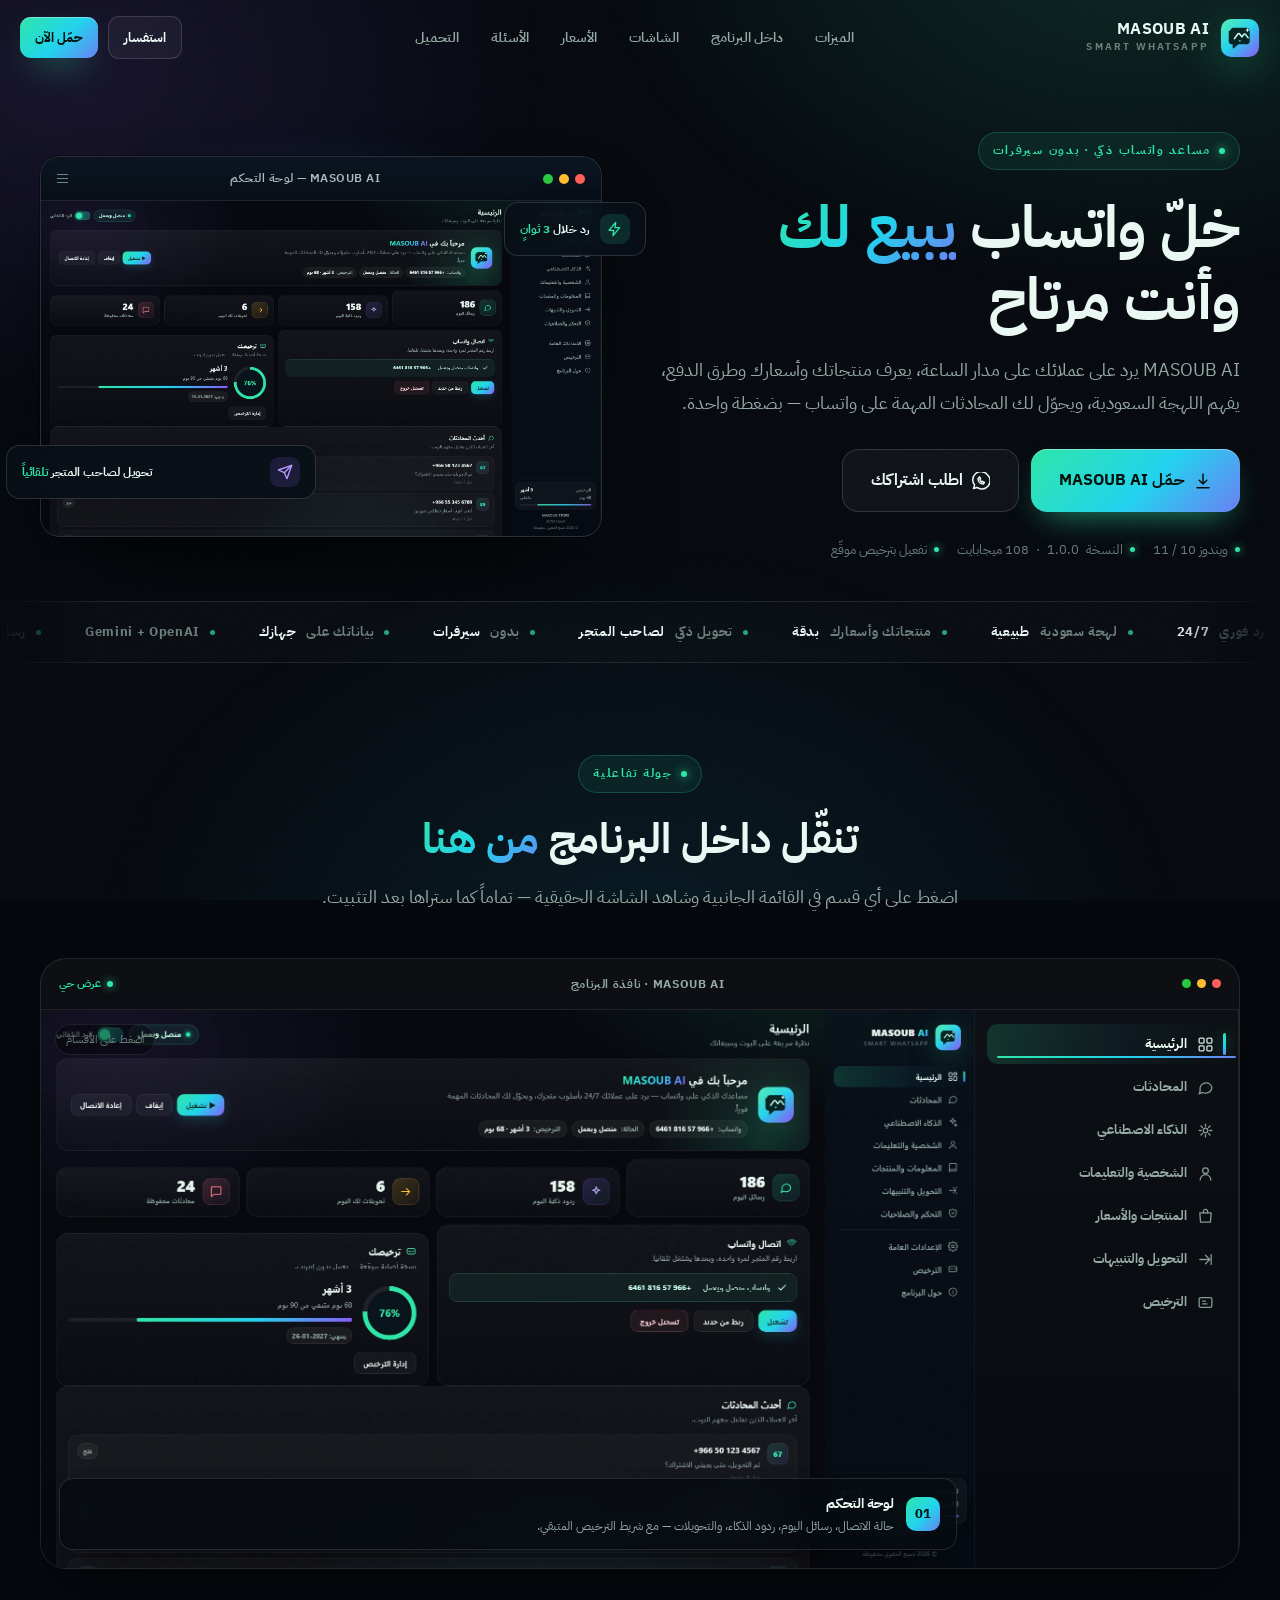
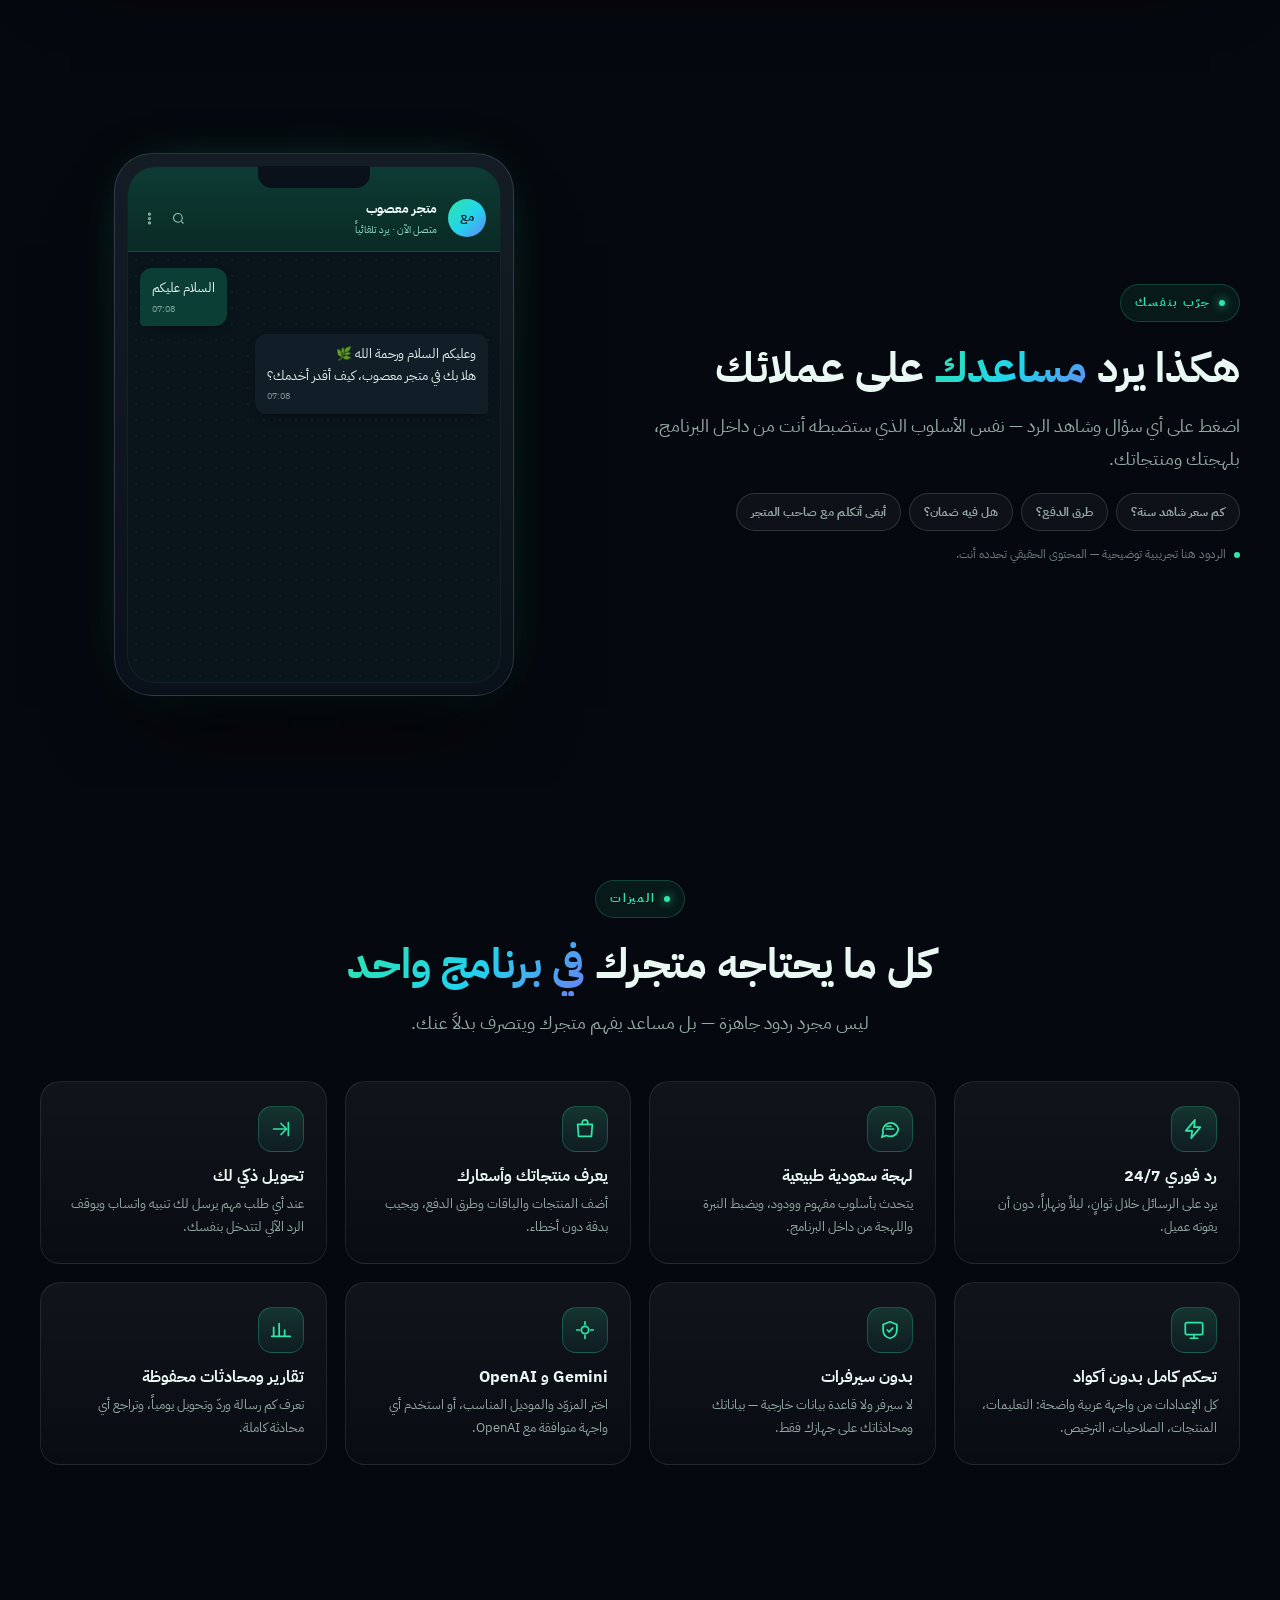
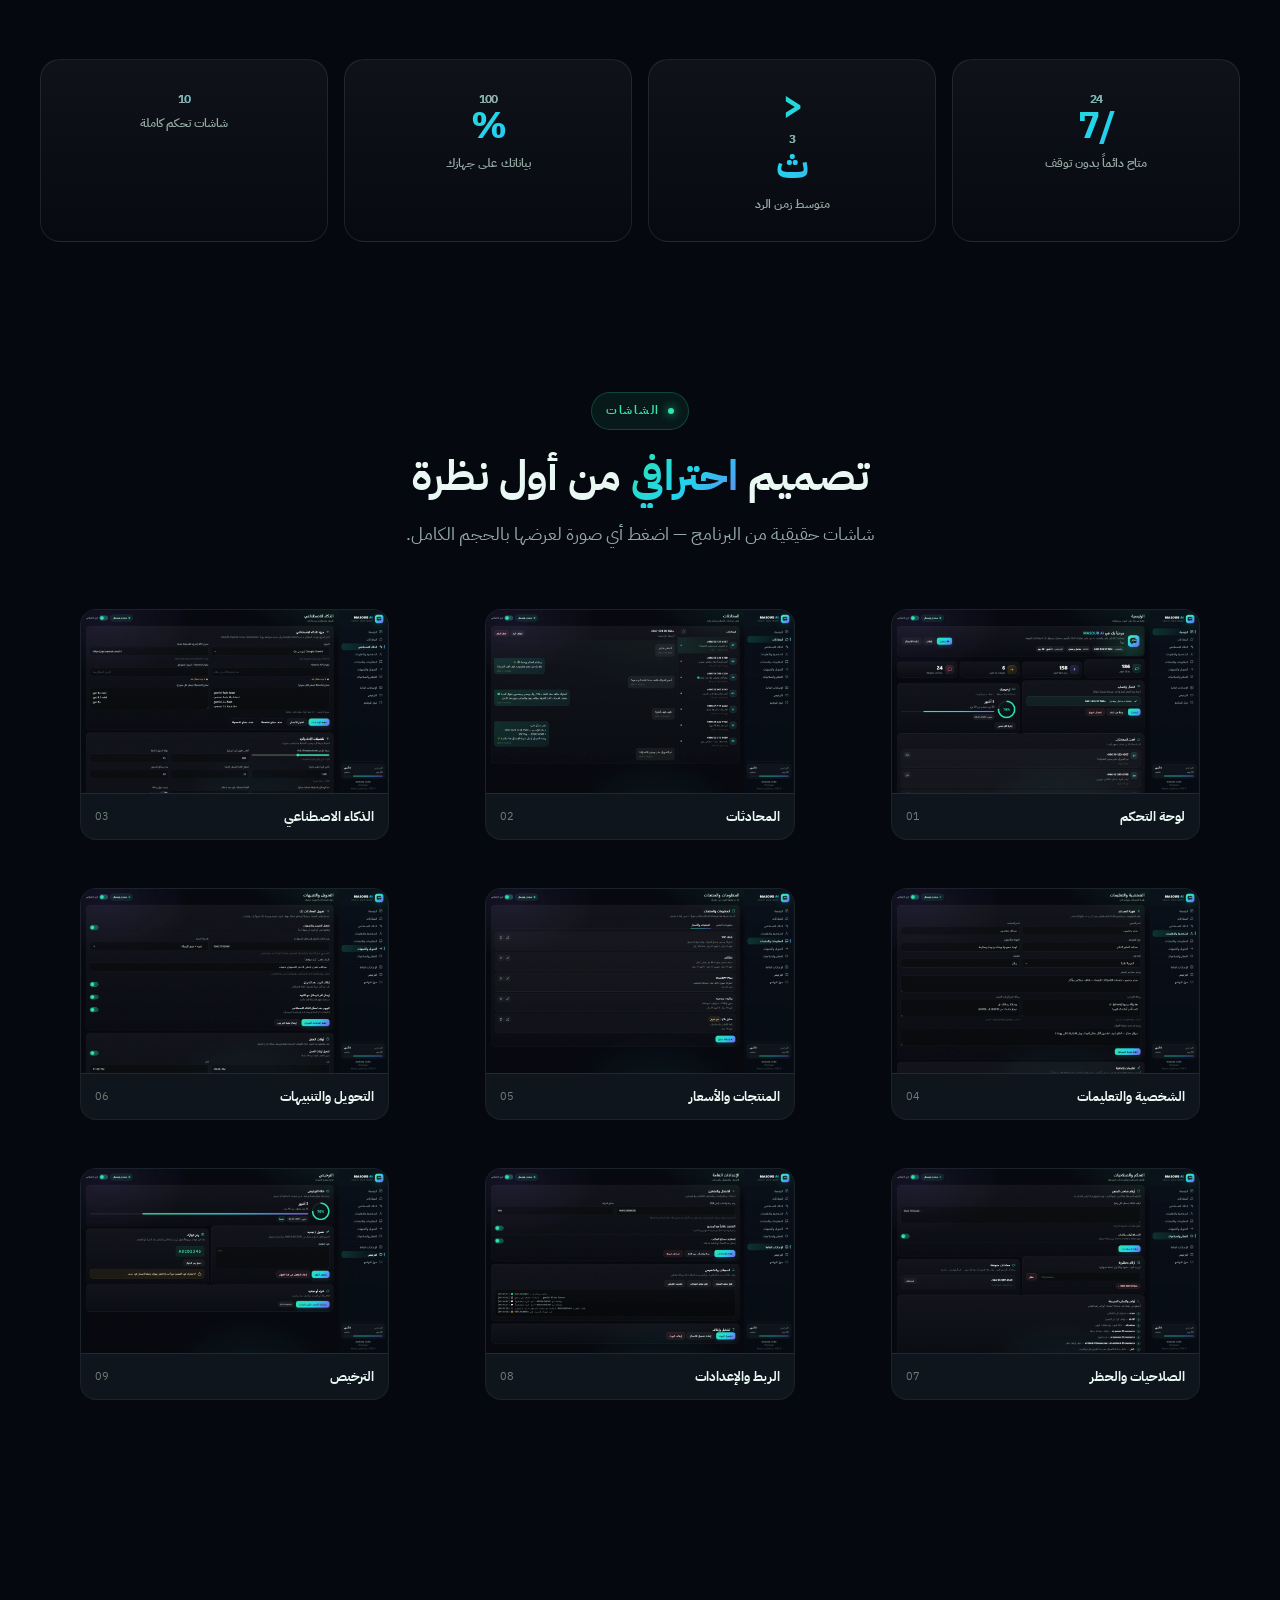
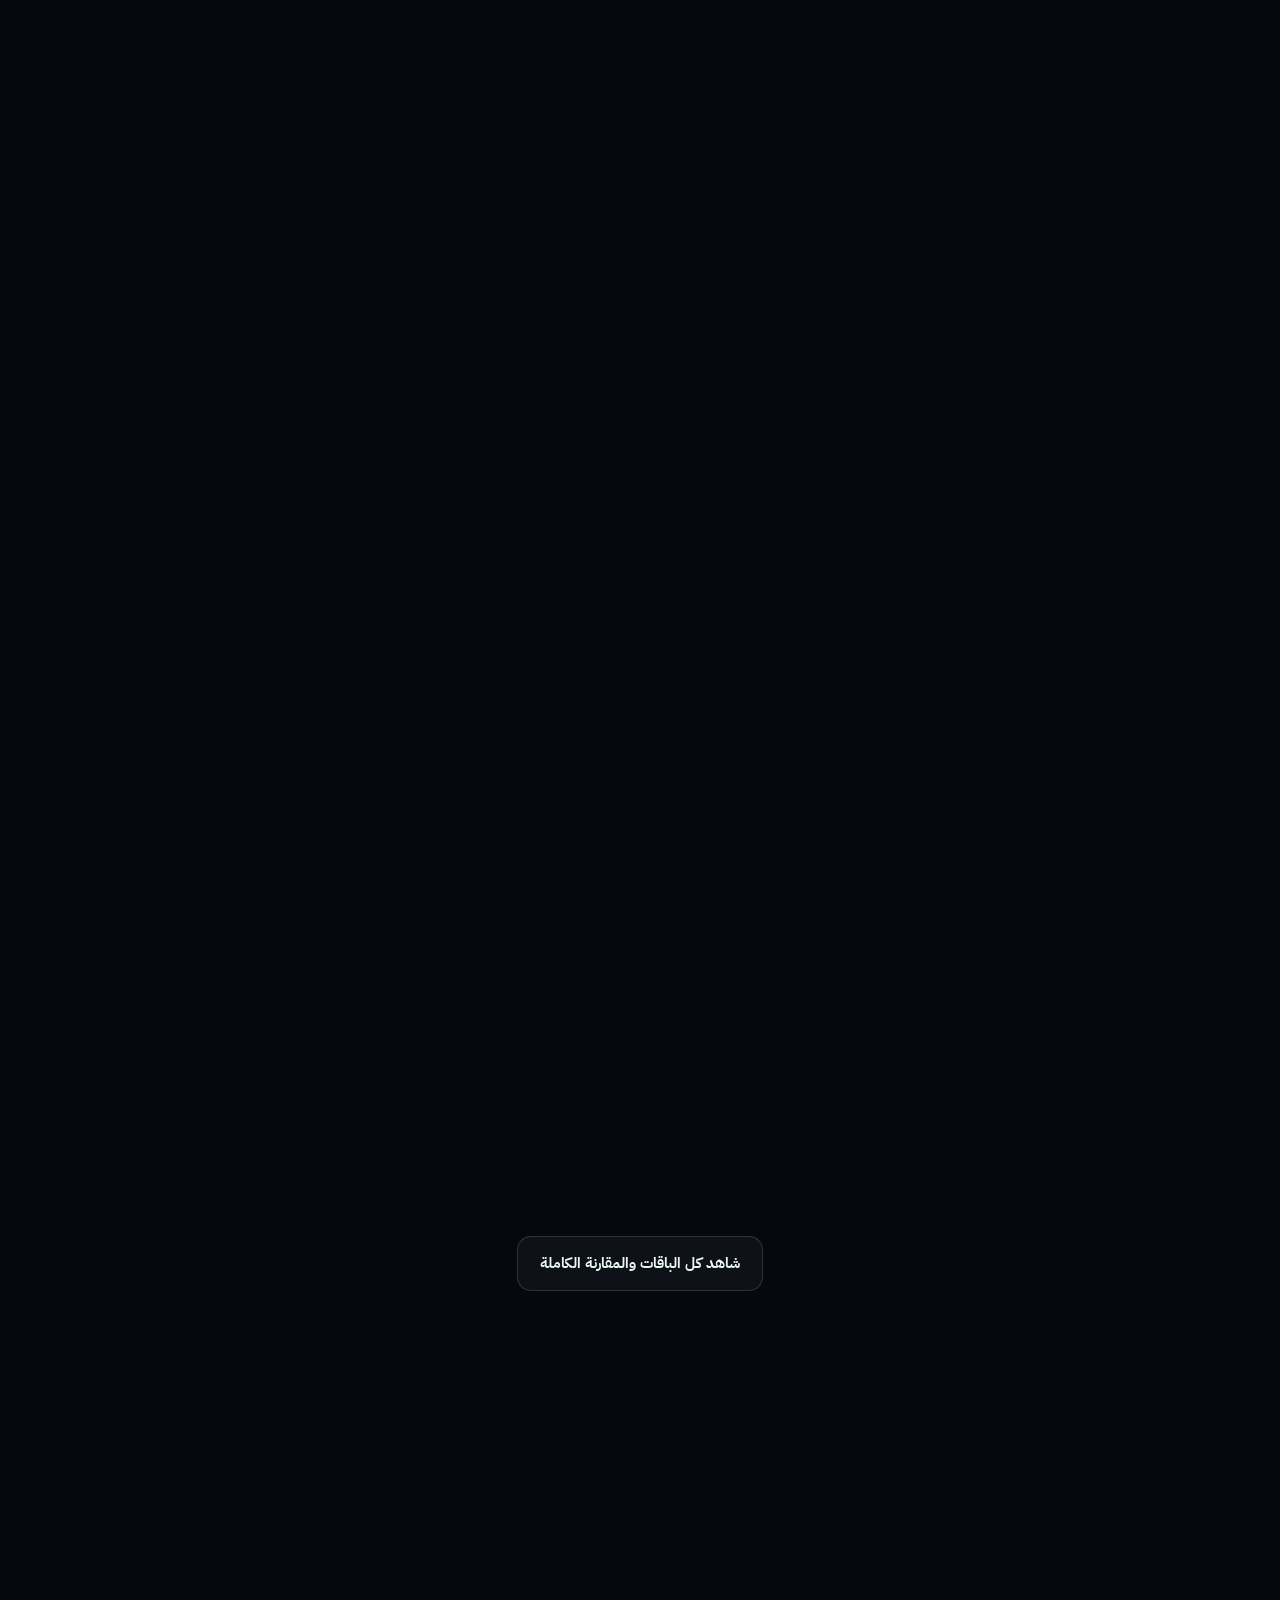
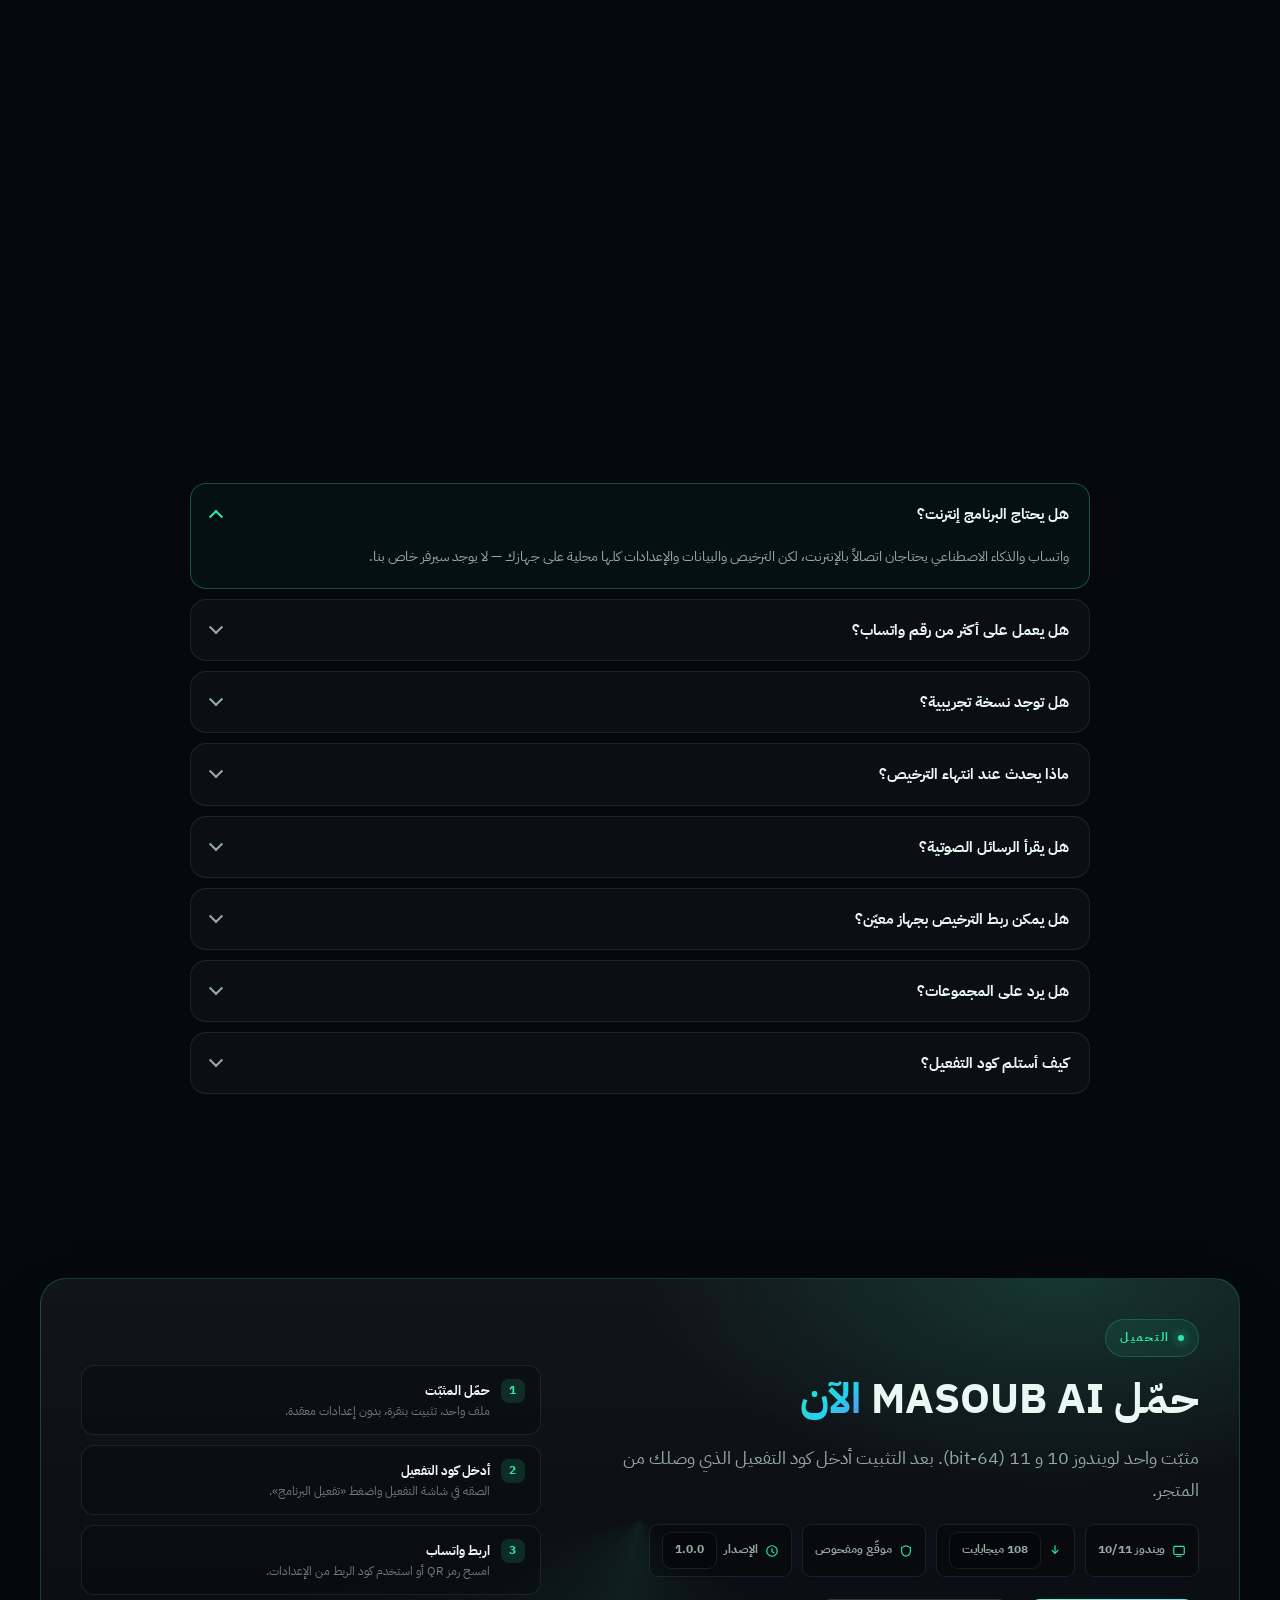
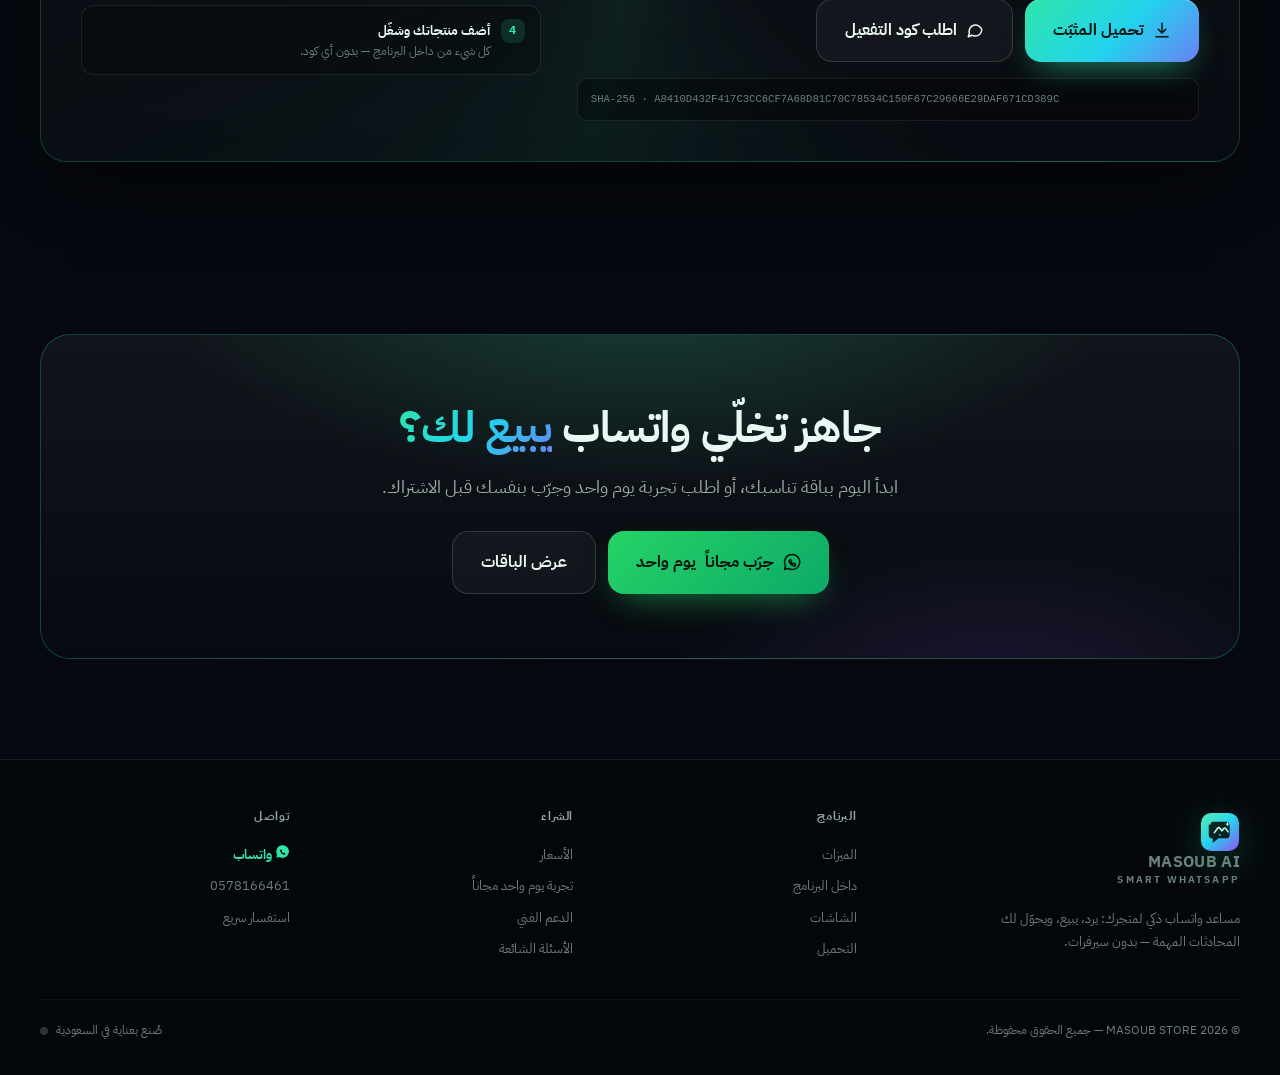
==== index.html @ 0beb33ff "Add files via upload" ====
<!DOCTYPE html>
<html lang="ar" dir="rtl">
<head>
<meta charset="utf-8">
<meta name="viewport" content="width=device-width,initial-scale=1,viewport-fit=cover">
<title>MASOUB AI — مساعد واتساب الذكي لمتجرك</title>
<meta name="description" content="MASOUB AI يرد على عملائك في واتساب على مدار الساعة، يعرف منتجاتك وأسعارك وطرق الدفع، ويحوّل لك المحادثات المهمة. يعمل بدون سيرفرات، وبخصوصية كاملة على جهازك.">
<meta name="theme-color" content="#05080e">
<meta property="og:type" content="website">
<meta property="og:title" content="MASOUB AI — مساعد واتساب الذكي لمتجرك">
<meta property="og:description" content="رد فوري 24/7، معرفة كاملة بمنتجاتك، وتحويل ذكي لصاحب المتجر. بدون سيرفرات وبخصوصية كاملة على جهازك.">
<meta property="og:image" content="assets/img/og.jpg">
<link rel="icon" href="assets/img/icon.png">
<link rel="apple-touch-icon" href="assets/img/icon.png">
<link rel="preload" href="assets/fonts/ipa-400-ar.woff2" as="font" type="font/woff2" crossorigin>
<link rel="preload" href="assets/fonts/ipa-700-ar.woff2" as="font" type="font/woff2" crossorigin>
<link rel="stylesheet" href="assets/css/site.css">
<script type="application/ld+json">
{
  "@context":"https://schema.org",
  "@type":"Organization",
  "name":"MASOUB STORE",
  "telephone":"+966578166461",
  "url":"./",
  "logo":"assets/img/icon.png"
}
</script>
</head>
<body>

<!-- ================================================================ NAV -->
<header class="nav" id="nav">
  <div class="wrap">
    <a class="brand" href="index.html" aria-label="MASOUB AI">
      <img src="assets/img/logo.svg" alt="">
      <span><b>MASOUB AI</b><small>SMART WHATSAPP</small></span>
    </a>
    <nav class="nav-links" aria-label="التنقل الرئيسي">
      <a href="#features">الميزات</a>
      <a href="#tour">داخل البرنامج</a>
      <a href="#screens">الشاشات</a>
      <a href="prices.html">الأسعار</a>
      <a href="#faq">الأسئلة</a>
      <a href="#download">التحميل</a>
    </nav>
    <div class="nav-cta">
      <a class="btn sm ghost" href="https://wa.me/966578166461?text=%D9%85%D8%B1%D8%AD%D8%A8%D8%A7%D9%8B%20MASOUB%20STORE%D8%8C%20%D8%A3%D8%B1%D8%BA%D8%A8%20%D8%A8%D8%A7%D9%84%D8%A7%D8%B3%D8%AA%D9%81%D8%B3%D8%A7%D8%B1%20%D8%B9%D9%86%20MASOUB%20AI" target="_blank" rel="noopener" data-wa="استفسار من الصفحة الرئيسية">استفسار</a>
      <a class="btn sm" href="#download">حمّل الآن</a>
      <button class="burger" id="burger" aria-label="القائمة" aria-expanded="false">
        <svg viewBox="0 0 24 24"><path d="M4 7h16M4 12h16M4 17h16"/></svg>
      </button>
    </div>
  </div>
</header>

<div class="mobile-menu" id="mobileMenu">
  <a href="#features">الميزات</a>
  <a href="#tour">داخل البرنامج</a>
  <a href="#screens">الشاشات</a>
  <a href="prices.html">الأسعار</a>
  <a href="#faq">الأسئلة الشائعة</a>
  <a href="#download">التحميل</a>
  <a href="https://wa.me/966578166461" target="_blank" rel="noopener" class="btn wa" data-wa="قائمة الجوال">تواصل معنا واتساب</a>
</div>

<main>

<!-- =============================================================== HERO -->
<section class="hero">
  <div class="wrap">
    <div class="hero-copy">
      <span class="eyebrow">مساعد واتساب ذكي · بدون سيرفرات</span>
      <h1>خلّ واتساب <span class="grad-text">يبيع لك</span><br>وأنت مرتاح</h1>
      <p class="lead">
        MASOUB AI يرد على عملائك على مدار الساعة، يعرف منتجاتك وأسعارك وطرق الدفع،
        يفهم اللهجة السعودية، ويحوّل لك المحادثات المهمة على واتساب — بضغطة واحدة.
      </p>
      <div class="hero-actions">
        <a class="btn lg" href="#download">
          <svg viewBox="0 0 24 24"><path d="M12 3v12"/><path d="M7 11l5 5 5-5"/><path d="M4 21h16"/></svg>
          حمّل MASOUB AI
        </a>
        <a class="btn lg ghost" href="https://wa.me/966578166461?text=%D9%85%D8%B1%D8%AD%D8%A8%D8%A7%D9%8B%20MASOUB%20STORE%D8%8C%20%D8%A3%D8%B1%D8%BA%D8%A8%20%D8%A8%D8%A7%D9%84%D8%A7%D8%B4%D8%AA%D8%B1%D8%A7%D9%83%20%D9%81%D9%8A%20MASOUB%20AI" target="_blank" rel="noopener" data-wa="اشتراك من الهيرو">
          <svg viewBox="0 0 24 24"><path d="M20.5 3.5a11 11 0 0 0-17 14L2 22l4.6-1.4a11 11 0 0 0 13.9-17Z"/><path d="M8 9c0 4 3 7 7 7l1.5-2-2.5-1.5-1 1A6 6 0 0 1 10.5 10l1-1L10 6.5 8 9Z"/></svg>
          اطلب اشتراكك
        </a>
      </div>
      <div class="hero-meta">
        <span><i></i> ويندوز 10 / 11</span>
        <span><i></i> النسخة <span data-version>1.0.0</span> · <span data-size>108 ميجابايت</span></span>
        <span><i></i> تفعيل بترخيص موقّع</span>
      </div>
    </div>

    <div class="hero-visual">
      <div class="hero-glow"></div>
      <div class="app-tilt" id="heroTilt">
        <div class="device">
          <div class="device-bar">
            <div class="dots"><i></i><i></i><i></i></div>
            <b>MASOUB AI — لوحة التحكم</b>
            <div class="win-ctrl"><i></i></div>
          </div>
          <img src="assets/shots/01-dashboard.webp" alt="لوحة تحكم MASOUB AI" width="2000" height="1195">
        </div>
      </div>
      <div class="float-card one">
        <span class="ic"><svg viewBox="0 0 24 24"><path d="M13 2 3 14h7l-1 8 10-12h-7l1-8Z"/></svg></span>
        <span>رد خلال <em>3 ثوانٍ</em></span>
      </div>
      <div class="float-card two">
        <span class="ic"><svg viewBox="0 0 24 24"><path d="M22 2 11 13"/><path d="M22 2 15 22l-4-9-9-4 20-7Z"/></svg></span>
        <span>تحويل لصاحب المتجر <em>تلقائياً</em></span>
      </div>
    </div>
  </div>
</section>

<!-- ============================================================ MARQUEE -->
<div class="marquee" aria-hidden="true">
  <div class="marquee-track">
    <span>رد فوري <b>24/7</b></span>
    <span>لهجة سعودية <b>طبيعية</b></span>
    <span>منتجاتك وأسعارك <b>بدقة</b></span>
    <span>تحويل ذكي <b>لصاحب المتجر</b></span>
    <span>بدون <b>سيرفرات</b></span>
    <span>بياناتك على <b>جهازك</b></span>
    <span>Gemini + OpenAI</span>
    <span>رسائل صوتية <b>مدعومة</b></span>
    <span>رد فوري <b>24/7</b></span>
    <span>لهجة سعودية <b>طبيعية</b></span>
    <span>منتجاتك وأسعارك <b>بدقة</b></span>
    <span>تحويل ذكي <b>لصاحب المتجر</b></span>
    <span>بدون <b>سيرفرات</b></span>
    <span>بياناتك على <b>جهازك</b></span>
    <span>Gemini + OpenAI</span>
    <span>رسائل صوتية <b>مدعومة</b></span>
  </div>
</div>

<!-- ============================================================= TOUR -->
<section class="section" id="tour">
  <div class="wrap">
    <div class="center reveal">
      <span class="eyebrow">جولة تفاعلية</span>
      <h2 class="h2">تنقّل داخل البرنامج <span class="grad-text">من هنا</span></h2>
      <p class="lead">اضغط على أي قسم في القائمة الجانبية وشاهد الشاشة الحقيقية — تماماً كما ستراها بعد التثبيت.</p>
    </div>

    <div class="tour reveal d1" id="tourBox">
      <div class="tour-bar">
        <div class="dots"><i></i><i></i><i></i></div>
        <span class="title">MASOUB AI · نافذة البرنامج</span>
        <span class="live"><i></i> عرض حي</span>
      </div>
      <div class="tour-body">
        <div class="tour-nav" role="tablist" aria-label="أقسام البرنامج" id="tourNav">
          <button class="tour-tab on" data-tour="dashboard" role="tab" aria-selected="true">
            <svg viewBox="0 0 24 24"><rect x="3" y="3" width="7" height="7" rx="1.5"/><rect x="14" y="3" width="7" height="7" rx="1.5"/><rect x="3" y="14" width="7" height="7" rx="1.5"/><rect x="14" y="14" width="7" height="7" rx="1.5"/></svg>
            الرئيسية<span class="p"></span>
          </button>
          <button class="tour-tab" data-tour="conversations" role="tab" aria-selected="false">
            <svg viewBox="0 0 24 24"><path d="M21 11.5a8.4 8.4 0 0 1-9 8.5 9 9 0 0 1-4-1L3 21l1.5-4.5A8.4 8.4 0 1 1 21 11.5Z"/></svg>
            المحادثات<span class="p"></span>
          </button>
          <button class="tour-tab" data-tour="ai" role="tab" aria-selected="false">
            <svg viewBox="0 0 24 24"><path d="M12 3v3M12 18v3M3 12h3M18 12h3M5.6 5.6l2.1 2.1M16.3 16.3l2.1 2.1M18.4 5.6l-2.1 2.1M7.7 16.3l-2.1 2.1"/><circle cx="12" cy="12" r="3.2"/></svg>
            الذكاء الاصطناعي<span class="p"></span>
          </button>
          <button class="tour-tab" data-tour="persona" role="tab" aria-selected="false">
            <svg viewBox="0 0 24 24"><circle cx="12" cy="8" r="4"/><path d="M4.5 21a7.5 7.5 0 0 1 15 0"/></svg>
            الشخصية والتعليمات<span class="p"></span>
          </button>
          <button class="tour-tab" data-tour="products" role="tab" aria-selected="false">
            <svg viewBox="0 0 24 24"><path d="M4 7h16l-1 13H5L4 7Z"/><path d="M9 7V5a3 3 0 0 1 6 0v2"/></svg>
            المنتجات والأسعار<span class="p"></span>
          </button>
          <button class="tour-tab" data-tour="handoff" role="tab" aria-selected="false">
            <svg viewBox="0 0 24 24"><path d="M4 12h13"/><path d="M12 6l6 6-6 6"/><path d="M20 5v14"/></svg>
            التحويل والتنبيهات<span class="p"></span>
          </button>
          <button class="tour-tab" data-tour="license" role="tab" aria-selected="false">
            <svg viewBox="0 0 24 24"><rect x="3" y="5" width="18" height="14" rx="2.5"/><path d="M8 10h4M8 14h6"/></svg>
            الترخيص<span class="p"></span>
          </button>
        </div>

        <div class="tour-stage" id="tourStage">
          <span class="tour-hint">اضغط على الأقسام</span>
          <div class="tour-shot on" data-shot="dashboard">
            <img src="assets/shots/01-dashboard.webp" alt="لوحة التحكم في MASOUB AI">
          </div>
          <div class="tour-shot" data-shot="conversations">
            <img src="assets/shots/02-conversations.webp" alt="شاشة المحادثات" loading="lazy">
          </div>
          <div class="tour-shot" data-shot="ai">
            <img src="assets/shots/03-ai.webp" alt="إعدادات الذكاء الاصطناعي" loading="lazy">
          </div>
          <div class="tour-shot" data-shot="persona">
            <img src="assets/shots/04-persona.webp" alt="شخصية البوت والتعليمات" loading="lazy">
          </div>
          <div class="tour-shot" data-shot="products">
            <img src="assets/shots/05b-products.webp" alt="المنتجات والأسعار" loading="lazy">
          </div>
          <div class="tour-shot" data-shot="handoff">
            <img src="assets/shots/06-handoff.webp" alt="التحويل لصاحب المتجر" loading="lazy">
          </div>
          <div class="tour-shot" data-shot="license">
            <img src="assets/shots/09-license.webp" alt="شاشة الترخيص" loading="lazy">
          </div>

          <div class="tour-caption">
            <span class="n" id="tourNum">01</span>
            <div>
              <b id="tourTitle">لوحة التحكم</b>
              <span id="tourDesc">كل شيء أمامك: حالة الاتصال، رسائل اليوم، ردود الذكاء، والتحويلات — مع شريط الترخيص المتبقي.</span>
            </div>
          </div>
        </div>
      </div>
    </div>
  </div>
</section>

<!-- ============================================================= CHAT -->
<section class="section chat-section" id="demo">
  <div class="wrap chat-grid">
    <div class="reveal">
      <span class="eyebrow">جرّب بنفسك</span>
      <h2 class="h2">هكذا يرد <span class="grad-text">مساعدك</span> على عملائك</h2>
      <p class="lead">اضغط على أي سؤال وشاهد الرد — نفس الأسلوب الذي ستضبطه أنت من داخل البرنامج، بلهجتك ومنتجاتك.</p>
      <div class="chips" id="chatChips">
        <button class="chip" data-q="price">كم سعر شاهد سنة؟</button>
        <button class="chip" data-q="pay">طرق الدفع؟</button>
        <button class="chip" data-q="warranty">هل فيه ضمان؟</button>
        <button class="chip" data-q="handoff">أبغى أتكلم مع صاحب المتجر</button>
      </div>
      <p class="chat-note"><i></i> الردود هنا تجريبية توضيحية — المحتوى الحقيقي تحدده أنت.</p>
    </div>

    <div class="reveal d2">
      <div class="phone">
        <div class="phone-screen">
          <div class="wa-head">
            <div class="av">مع</div>
            <div>
              <b>متجر معصوب</b>
              <span>متصل الآن · يرد تلقائياً</span>
            </div>
            <div class="icons">
              <svg viewBox="0 0 24 24"><circle cx="11" cy="11" r="7"/><path d="m20 20-3.5-3.5"/></svg>
              <svg viewBox="0 0 24 24"><circle cx="12" cy="5" r="1.6"/><circle cx="12" cy="12" r="1.6"/><circle cx="12" cy="19" r="1.6"/></svg>
            </div>
          </div>
          <div class="wa-body" id="waBody" aria-live="polite"></div>
        </div>
      </div>
    </div>
  </div>
</section>

<!-- ========================================================= FEATURES -->
<section class="section" id="features">
  <div class="wrap">
    <div class="center reveal">
      <span class="eyebrow">الميزات</span>
      <h2 class="h2">كل ما يحتاجه متجرك <span class="grad-text">في برنامج واحد</span></h2>
      <p class="lead">ليس مجرد ردود جاهزة — بل مساعد يفهم متجرك ويتصرف بدلاً عنك.</p>
    </div>

    <div class="grid features-grid">
      <article class="f-card reveal">
        <div class="f-ic"><svg viewBox="0 0 24 24"><path d="M13 2 3 14h7l-1 8 10-12h-7l1-8Z"/></svg></div>
        <h3>رد فوري 24/7</h3>
        <p>يرد على الرسائل خلال ثوانٍ، ليلاً ونهاراً، دون أن يفوته عميل.</p>
      </article>
      <article class="f-card reveal d1">
        <div class="f-ic"><svg viewBox="0 0 24 24"><path d="M21 11.5a8.4 8.4 0 0 1-9 8.5 9 9 0 0 1-4-1L3 21l1.5-4.5A8.4 8.4 0 1 1 21 11.5Z"/><path d="M8 12h8M8 9h5"/></svg></div>
        <h3>لهجة سعودية طبيعية</h3>
        <p>يتحدث بأسلوب مفهوم وودود، ويضبط النبرة واللهجة من داخل البرنامج.</p>
      </article>
      <article class="f-card reveal d2">
        <div class="f-ic"><svg viewBox="0 0 24 24"><path d="M4 7h16l-1 13H5L4 7Z"/><path d="M9 7V5a3 3 0 0 1 6 0v2"/></svg></div>
        <h3>يعرف منتجاتك وأسعارك</h3>
        <p>أضف المنتجات والباقات وطرق الدفع، ويجيب بدقة دون أخطاء.</p>
      </article>
      <article class="f-card reveal d3">
        <div class="f-ic"><svg viewBox="0 0 24 24"><path d="M4 12h13"/><path d="M12 6l6 6-6 6"/><path d="M20 5v14"/></svg></div>
        <h3>تحويل ذكي لك</h3>
        <p>عند أي طلب مهم يرسل لك تنبيه واتساب ويوقف الرد الآلي لتتدخل بنفسك.</p>
      </article>
      <article class="f-card reveal">
        <div class="f-ic"><svg viewBox="0 0 24 24"><rect x="2.5" y="4" width="19" height="13" rx="2"/><path d="M8 21h8M12 17v4"/></svg></div>
        <h3>تحكم كامل بدون أكواد</h3>
        <p>كل الإعدادات من واجهة عربية واضحة: التعليمات، المنتجات، الصلاحيات، الترخيص.</p>
      </article>
      <article class="f-card reveal d1">
        <div class="f-ic"><svg viewBox="0 0 24 24"><path d="M12 3 4.5 6v6c0 5 3.2 8 7.5 9 4.3-1 7.5-4 7.5-9V6L12 3Z"/><path d="m9 12 2 2 4-4"/></svg></div>
        <h3>بدون سيرفرات</h3>
        <p>لا سيرفر ولا قاعدة بيانات خارجية — بياناتك ومحادثاتك على جهازك فقط.</p>
      </article>
      <article class="f-card reveal d2">
        <div class="f-ic"><svg viewBox="0 0 24 24"><path d="M12 3v3M12 18v3M3 12h3M18 12h3"/><circle cx="12" cy="12" r="4"/></svg></div>
        <h3>Gemini و OpenAI</h3>
        <p>اختر المزوّد والموديل المناسب، أو استخدم أي واجهة متوافقة مع OpenAI.</p>
      </article>
      <article class="f-card reveal d3">
        <div class="f-ic"><svg viewBox="0 0 24 24"><path d="M4 19V9M10 19V5M16 19v-7M22 19H2"/></svg></div>
        <h3>تقارير ومحادثات محفوظة</h3>
        <p>تعرف كم رسالة وردّ وتحويل يومياً، وتراجع أي محادثة كاملة.</p>
      </article>
    </div>
  </div>
</section>

<!-- ============================================================ STATS -->
<section class="section tight">
  <div class="wrap">
    <div class="stats">
      <div class="stat reveal"><b><span data-count="24">0</span>/7</b><span>متاح دائماً بدون توقف</span></div>
      <div class="stat reveal d1"><b>&lt; <span data-count="3">0</span> ث</b><span>متوسط زمن الرد</span></div>
      <div class="stat reveal d2"><b><span data-count="100">0</span>%</b><span>بياناتك على جهازك</span></div>
      <div class="stat reveal d3"><b><span data-count="10">0</span></b><span>شاشات تحكم كاملة</span></div>
    </div>
  </div>
</section>

<!-- ========================================================== SCREENS -->
<section class="section" id="screens">
  <div class="wrap">
    <div class="center reveal">
      <span class="eyebrow">الشاشات</span>
      <h2 class="h2">تصميم <span class="grad-text">احترافي</span> من أول نظرة</h2>
      <p class="lead">شاشات حقيقية من البرنامج — اضغط أي صورة لعرضها بالحجم الكامل.</p>
    </div>

    <div class="gallery" id="gallery">
      <figure class="g-item reveal" data-full="assets/shots/01-dashboard.webp" data-cap="لوحة التحكم">
        <img src="assets/shots/01-dashboard.webp" alt="لوحة التحكم" loading="lazy">
        <figcaption class="g-cap"><b>لوحة التحكم</b><span>01</span></figcaption>
      </figure>
      <figure class="g-item reveal d1" data-full="assets/shots/02-conversations.webp" data-cap="المحادثات">
        <img src="assets/shots/02-conversations.webp" alt="المحادثات" loading="lazy">
        <figcaption class="g-cap"><b>المحادثات</b><span>02</span></figcaption>
      </figure>
      <figure class="g-item reveal d2" data-full="assets/shots/03-ai.webp" data-cap="إعدادات الذكاء الاصطناعي">
        <img src="assets/shots/03-ai.webp" alt="إعدادات الذكاء الاصطناعي" loading="lazy">
        <figcaption class="g-cap"><b>الذكاء الاصطناعي</b><span>03</span></figcaption>
      </figure>
      <figure class="g-item reveal" data-full="assets/shots/04-persona.webp" data-cap="الشخصية والتعليمات">
        <img src="assets/shots/04-persona.webp" alt="الشخصية والتعليمات" loading="lazy">
        <figcaption class="g-cap"><b>الشخصية والتعليمات</b><span>04</span></figcaption>
      </figure>
      <figure class="g-item reveal d1" data-full="assets/shots/05b-products.webp" data-cap="المنتجات والأسعار">
        <img src="assets/shots/05b-products.webp" alt="المنتجات والأسعار" loading="lazy">
        <figcaption class="g-cap"><b>المنتجات والأسعار</b><span>05</span></figcaption>
      </figure>
      <figure class="g-item reveal d2" data-full="assets/shots/06-handoff.webp" data-cap="التحويل والتنبيهات">
        <img src="assets/shots/06-handoff.webp" alt="التحويل والتنبيهات" loading="lazy">
        <figcaption class="g-cap"><b>التحويل والتنبيهات</b><span>06</span></figcaption>
      </figure>
      <figure class="g-item reveal" data-full="assets/shots/07-permissions.webp" data-cap="الصلاحيات والحظر">
        <img src="assets/shots/07-permissions.webp" alt="الصلاحيات والحظر" loading="lazy">
        <figcaption class="g-cap"><b>الصلاحيات والحظر</b><span>07</span></figcaption>
      </figure>
      <figure class="g-item reveal d1" data-full="assets/shots/08-settings.webp" data-cap="ربط واتساب والإعدادات">
        <img src="assets/shots/08-settings.webp" alt="ربط واتساب والإعدادات" loading="lazy">
        <figcaption class="g-cap"><b>الربط والإعدادات</b><span>08</span></figcaption>
      </figure>
      <figure class="g-item reveal d2" data-full="assets/shots/09-license.webp" data-cap="الترخيص">
        <img src="assets/shots/09-license.webp" alt="الترخيص" loading="lazy">
        <figcaption class="g-cap"><b>الترخيص</b><span>09</span></figcaption>
      </figure>
    </div>
  </div>
</section>

<!-- ======================================================= SECURITY SPLIT -->
<section class="section" id="security">
  <div class="wrap">
    <div class="chat-grid">
      <div class="reveal">
        <span class="eyebrow">الخصوصية والحماية</span>
        <h2 class="h2">بياناتك <span class="grad-text">على جهازك</span>، وليست عندنا</h2>
        <p class="lead">MASOUB AI يعمل محلياً بالكامل. لا نرى محادثاتك، ولا نحتفظ بمنتجاتك أو عملائك في أي سيرفر.</p>
        <div class="plan" style="margin-top:22px;background:rgba(255,255,255,.03)">
          <ul>
            <li><svg viewBox="0 0 24 24"><path d="m5 13 4 4L19 7"/></svg> كل الرسائل والمنتجات في مجلد خاص على جهازك.</li>
            <li><svg viewBox="0 0 24 24"><path d="m5 13 4 4L19 7"/></svg> مفتاح الذكاء يُخزَّن مشفّراً داخل البرنامج، ولا يظهر بعد الحفظ.</li>
            <li><svg viewBox="0 0 24 24"><path d="m5 13 4 4L19 7"/></svg> ترخيص موقّع رقمياً (Ed25519) يتحقق محلياً على جهازك.</li>
            <li><svg viewBox="0 0 24 24"><path d="m5 13 4 4L19 7"/></svg> إمكانية ربط الترخيص بجهاز واحد لمنع المشاركة.</li>
            <li><svg viewBox="0 0 24 24"><path d="m5 13 4 4L19 7"/></svg> حماية من تغيير تاريخ الجهاز للخلف.</li>
          </ul>
        </div>
      </div>
      <div class="reveal d2">
        <div class="device" style="border-radius:18px">
          <div class="device-bar">
            <div class="dots"><i></i><i></i><i></i></div>
            <b>شاشة التفعيل</b>
            <div class="win-ctrl"><i></i></div>
          </div>
          <img src="assets/shots/10-lock.webp" alt="شاشة تفعيل MASOUB AI" loading="lazy" width="2000" height="1195">
        </div>
      </div>
    </div>
  </div>
</section>

<!-- ========================================================== PRICING -->
<section class="section" id="pricing">
  <div class="wrap">
    <div class="center reveal">
      <span class="eyebrow">الأسعار</span>
      <h2 class="h2">خطط بسيطة <span class="grad-text">بدون مفاجآت</span></h2>
      <p class="lead">اشتراكك في البرنامج يشمل كل الميزات. اختر المدة التي تناسبك.</p>
    </div>

    <div class="plans four">
      <article class="plan reveal">
        <h3>شهر واحد</h3>
        <div class="amount"><b data-price="m1">49</b><span>ريال</span></div>
        <div class="per">لمدة 30 يوماً</div>
        <ul>
          <li><svg viewBox="0 0 24 24"><path d="m5 13 4 4L19 7"/></svg> كل ميزات البرنامج</li>
          <li><svg viewBox="0 0 24 24"><path d="m5 13 4 4L19 7"/></svg> جهاز واحد</li>
          <li><svg viewBox="0 0 24 24"><path d="m5 13 4 4L19 7"/></svg> تحديثات خلال المدة</li>
        </ul>
        <a class="btn block ghost" href="#" data-wa="باقة شهر">اطلب الآن</a>
      </article>

      <article class="plan featured reveal d1">
        <span class="plan-tag">الأكثر طلباً</span>
        <h3>3 أشهر</h3>
        <div class="amount"><b data-price="m3">119</b><span>ريال</span></div>
        <div class="per">لمدة 90 يوماً · <span class="save" data-save="m3">توفير 19%</span></div>
        <ul>
          <li><svg viewBox="0 0 24 24"><path d="m5 13 4 4L19 7"/></svg> كل ميزات البرنامج</li>
          <li><svg viewBox="0 0 24 24"><path d="m5 13 4 4L19 7"/></svg> جهاز واحد</li>
          <li><svg viewBox="0 0 24 24"><path d="m5 13 4 4L19 7"/></svg> أولوية في الدعم</li>
          <li><svg viewBox="0 0 24 24"><path d="m5 13 4 4L19 7"/></svg> مساعدة في الإعداد الأولي</li>
        </ul>
        <a class="btn block" href="#" data-wa="باقة 3 أشهر">اطلب الآن</a>
      </article>

      <article class="plan reveal d2">
        <h3>6 أشهر</h3>
        <div class="amount"><b data-price="m6">199</b><span>ريال</span></div>
        <div class="per">لمدة 180 يوماً · <span class="save" data-save="m6">توفير 32%</span></div>
        <ul>
          <li><svg viewBox="0 0 24 24"><path d="m5 13 4 4L19 7"/></svg> كل ميزات البرنامج</li>
          <li><svg viewBox="0 0 24 24"><path d="m5 13 4 4L19 7"/></svg> جهاز واحد</li>
          <li><svg viewBox="0 0 24 24"><path d="m5 13 4 4L19 7"/></svg> أولوية في الدعم</li>
          <li><svg viewBox="0 0 24 24"><path d="m5 13 4 4L19 7"/></svg> مساعدة في الإعداد الأولي</li>
        </ul>
        <a class="btn block ghost" href="#" data-wa="باقة 6 أشهر">اطلب الآن</a>
      </article>

      <article class="plan reveal d3">
        <span class="plan-tag">الأكثر توفيراً</span>
        <h3>سنة كاملة</h3>
        <div class="amount"><b data-price="y1">349</b><span>ريال</span></div>
        <div class="per">365 يوماً · <span class="save" data-save="y1">توفير 41%</span></div>
        <ul>
          <li><svg viewBox="0 0 24 24"><path d="m5 13 4 4L19 7"/></svg> كل ميزات البرنامج</li>
          <li><svg viewBox="0 0 24 24"><path d="m5 13 4 4L19 7"/></svg> جهاز واحد</li>
          <li><svg viewBox="0 0 24 24"><path d="m5 13 4 4L19 7"/></svg> دعم أولوية طوال السنة</li>
          <li><svg viewBox="0 0 24 24"><path d="m5 13 4 4L19 7"/></svg> أقل من ريال في اليوم</li>
        </ul>
        <a class="btn block ghost" href="#" data-wa="باقة سنة">اطلب الآن</a>
      </article>
    </div>

    <div class="center" style="margin-top:30px">
      <a class="btn ghost" href="prices.html">شاهد كل الباقات والمقارنة الكاملة</a>
    </div>
  </div>
</section>

<!-- ============================================================ STEPS -->
<section class="section tight">
  <div class="wrap">
    <div class="center reveal">
      <span class="eyebrow">البداية</span>
      <h2 class="h2">ثلاث خطوات <span class="grad-text">وتبدأ البيع</span></h2>
    </div>
    <div class="steps">
      <div class="step reveal">
        <span class="line"></span>
        <h3>ثبّت واربط واتساب</h3>
        <p>ثبّت البرنامج على ويندوز، امسح رمز QR أو استخدم كود الربط — خلال دقيقة واحدة.</p>
      </div>
      <div class="step reveal d1">
        <span class="line"></span>
        <h3>أضف منتجاتك وتعليماتك</h3>
        <p>أدخل المنتجات والأسعار وطرق الدفع والضمان، وحدد أسلوب البوت ولهجته.</p>
      </div>
      <div class="step reveal d2">
        <h3>فعّل وابدأ البيع</h3>
        <p>شغّل الرد التلقائي، وتابع المحادثات والتحويلات من لوحة التحكم.</p>
      </div>
    </div>
  </div>
</section>

<!-- ============================================================= FAQ -->
<section class="section" id="faq">
  <div class="wrap">
    <div class="center reveal">
      <span class="eyebrow">الأسئلة الشائعة</span>
      <h2 class="h2">كل ما تريد <span class="grad-text">معرفته</span></h2>
    </div>
    <div class="faq reveal d1">
      <details open>
        <summary>هل يحتاج البرنامج إنترنت؟</summary>
        <div class="a">واتساب والذكاء الاصطناعي يحتاجان اتصالاً بالإنترنت، لكن الترخيص والبيانات والإعدادات كلها محلية على جهازك — لا يوجد سيرفر خاص بنا.</div>
      </details>
      <details>
        <summary>هل يعمل على أكثر من رقم واتساب؟</summary>
        <div class="a">نسخة واحدة تربط رقماً واحداً على جهاز واحد. إذا احتجت أكثر من رقم، تواصل معنا لترتيب نسخة إضافية أو ربط جهاز آخر.</div>
      </details>
      <details>
        <summary>هل توجد نسخة تجريبية؟</summary>
        <div class="a">نعم، تجربة <span data-trial-label>يوم واحد</span> بكامل الميزات. اطلبها من زر «جرّب مجاناً» وسنرسل لك كود التفعيل.</div>
      </details>
      <details>
        <summary>ماذا يحدث عند انتهاء الترخيص؟</summary>
        <div class="a">يتوقف الرد الآلي ويظهر كود التفعيل من جديد، لكن بياناتك ومنتجاتك ومحادثاتك تبقى كما هي ولا تُحذف.</div>
      </details>
      <details>
        <summary>هل يقرأ الرسائل الصوتية؟</summary>
        <div class="a">نعم، يمكن تفعيل معالجة الرسائل الصوتية من إعدادات الذكاء الاصطناعي، ويحوّلها لنص ثم يرد عليها.</div>
      </details>
      <details>
        <summary>هل يمكن ربط الترخيص بجهاز معيّن؟</summary>
        <div class="a">نعم. يعرض البرنامج «رمز جهاز» من 8 أحرف، وعند إصدار الكود يمكن ربطه بهذا الرمز ليعمل على ذلك الجهاز فقط.</div>
      </details>
      <details>
        <summary>هل يرد على المجموعات؟</summary>
        <div class="a">الوضع الافتراضي هو المحادثات الفردية فقط لحماية خصوصية العملاء، ويمكن لصاحب المتجر تفعيل خيارات إضافية من الصلاحيات.</div>
      </details>
      <details>
        <summary>كيف أستلم كود التفعيل؟</summary>
        <div class="a">بعد تأكيد الدفع نرسل لك كود التفعيل على واتساب مباشرة. تلصقه في شاشة التفعيل وتضغط «تفعيل البرنامج».</div>
      </details>
    </div>
  </div>
</section>

<!-- ========================================================== DOWNLOAD -->
<section class="section" id="download">
  <div class="wrap">
    <div class="download reveal">
      <div>
        <span class="eyebrow">التحميل</span>
        <h2 class="h2" style="margin-top:14px">حمّل MASOUB AI <span class="grad-text">الآن</span></h2>
        <p class="lead">مثبّت واحد لويندوز 10 و 11 (64-bit). بعد التثبيت أدخل كود التفعيل الذي وصلك من المتجر.</p>
        <div class="dl-meta">
          <span><svg viewBox="0 0 24 24"><rect x="3" y="4" width="18" height="14" rx="2"/><path d="M8 21h8"/></svg> ويندوز 10/11</span>
          <span><svg viewBox="0 0 24 24"><path d="M12 3v12"/><path d="M7 11l5 5 5-5"/></svg> <span data-size>108 ميجابايت</span></span>
          <span><svg viewBox="0 0 24 24"><path d="M12 3 4.5 6v6c0 5 3.2 8 7.5 9 4.3-1 7.5-4 7.5-9V6L12 3Z"/></svg> موقّع ومفحوص</span>
          <span><svg viewBox="0 0 24 24"><circle cx="12" cy="12" r="9"/><path d="M12 8v5l3 2"/></svg> الإصدار <span data-version>1.0.0</span></span>
        </div>
        <div style="display:flex;flex-wrap:wrap;gap:12px">
          <a class="btn lg" href="downloads/MASOUB-AI-Setup-1.0.0.exe" download data-dl>
            <svg viewBox="0 0 24 24"><path d="M12 3v12"/><path d="M7 11l5 5 5-5"/><path d="M4 21h16"/></svg>
            تحميل المثبّت
          </a>
          <a class="btn lg ghost" href="https://wa.me/966578166461?text=%D9%85%D8%B1%D8%AD%D8%A8%D8%A7%D9%8B%20MASOUB%20STORE%D8%8C%20%D8%A3%D8%B1%D8%BA%D8%A8%20%D8%A8%D8%AA%D9%81%D8%B9%D9%8A%D9%84%20MASOUB%20AI" target="_blank" rel="noopener" data-wa="طلب كود تفعيل">
            <svg viewBox="0 0 24 24"><path d="M21 11.5a8.4 8.4 0 0 1-9 8.5 9 9 0 0 1-4-1L3 21l1.5-4.5A8.4 8.4 0 1 1 21 11.5Z"/></svg>
            اطلب كود التفعيل
          </a>
        </div>
        <div class="dl-hash">SHA-256 · A8410D432F417C3CC6CF7A68D81C70C78534C150F67C29666E29DAF671CD389C</div>
      </div>

      <div class="dl-steps">
        <div class="dl-step"><span class="n">1</span><div><b>حمّل المثبّت</b><span>ملف واحد، تثبيت بنقرة، بدون إعدادات معقدة.</span></div></div>
        <div class="dl-step"><span class="n">2</span><div><b>أدخل كود التفعيل</b><span>الصقه في شاشة التفعيل واضغط «تفعيل البرنامج».</span></div></div>
        <div class="dl-step"><span class="n">3</span><div><b>اربط واتساب</b><span>امسح رمز QR أو استخدم كود الربط من الإعدادات.</span></div></div>
        <div class="dl-step"><span class="n">4</span><div><b>أضف منتجاتك وشغّل</b><span>كل شيء من داخل البرنامج — بدون أي كود.</span></div></div>
      </div>
    </div>
  </div>
</section>

<!-- ============================================================== CTA -->
<section class="cta">
  <div class="wrap">
    <div class="cta-box reveal">
      <h2>جاهز تخلّي واتساب <span class="grad-text">يبيع لك؟</span></h2>
      <p class="lead">ابدأ اليوم بباقة تناسبك، أو اطلب تجربة <span data-trial-label>يوم واحد</span> وجرّب بنفسك قبل الاشتراك.</p>
      <div class="cta-actions">
        <a class="btn lg wa" href="#" data-wa="تجربة مجانية">
          <svg viewBox="0 0 24 24" fill="currentColor" stroke="none"><path d="M12 2a10 10 0 0 0-8.6 15L2 22l5.2-1.4A10 10 0 1 0 12 2Zm5 14.1c-.2.6-1.2 1.1-1.7 1.2-.5 0-1 .1-1.6-.1-1.5-.5-3.6-2-5-4.7-.4-.7-.7-1.5-.5-2.3 0-.4.4-.9.7-1.1.2-.2.5-.2.7-.2h.5c.2 0 .4 0 .6.4l.7 1.7c0 .2 0 .4-.1.5l-.4.5c-.1.1-.3.3-.1.5.5.9 1.1 1.5 1.9 2 .2.1.3.1.5 0l.6-.7c.1-.2.3-.2.5-.1l1.6.8c.2.1.4.2.4.3.1.3 0 .9-.2 1.3Z"/></svg>
          جرّب مجاناً <span data-trial-label>يوم واحد</span>
        </a>
        <a class="btn lg ghost" href="prices.html">عرض الباقات</a>
      </div>
    </div>
  </div>
</section>

</main>

<!-- =========================================================== FOOTER -->
<footer class="footer">
  <div class="wrap">
    <div class="footer-grid">
      <div>
        <a class="brand" href="index.html" style="margin-bottom:14px">
          <img src="assets/img/logo.svg" alt="">
          <span><b>MASOUB AI</b><small>SMART WHATSAPP</small></span>
        </a>
        <p>مساعد واتساب ذكي لمتجرك: يرد، يبيع، ويحوّل لك المحادثات المهمة — بدون سيرفرات.</p>
      </div>
      <div>
        <h4>البرنامج</h4>
        <a href="#features">الميزات</a>
        <a href="#tour">داخل البرنامج</a>
        <a href="#screens">الشاشات</a>
        <a href="#download">التحميل</a>
      </div>
      <div>
        <h4>الشراء</h4>
        <a href="prices.html">الأسعار</a>
        <a href="#" data-wa="تجربة من الفوتر">تجربة <span data-trial-label>يوم واحد</span> مجاناً</a>
        <a href="#" data-wa="دعم فني">الدعم الفني</a>
        <a href="#faq">الأسئلة الشائعة</a>
      </div>
      <div>
        <h4>تواصل</h4>
        <a href="#" target="_blank" rel="noopener" class="wa-inline" data-wa="تواصل من الفوتر">
          <svg viewBox="0 0 24 24"><path d="M12 2a10 10 0 0 0-8.6 15L2 22l5.2-1.4A10 10 0 1 0 12 2Zm5 14.1c-.2.6-1.2 1.1-1.7 1.2-.5 0-1 .1-1.6-.1-1.5-.5-3.6-2-5-4.7-.4-.7-.7-1.5-.5-2.3 0-.4.4-.9.7-1.1.2-.2.5-.2.7-.2h.5c.2 0 .4 0 .6.4l.7 1.7c0 .2 0 .4-.1.5l-.4.5c-.1.1-.3.3-.1.5.5.9 1.1 1.5 1.9 2 .2.1.3.1.5 0l.6-.7c.1-.2.3-.2.5-.1l1.6.8c.2.1.4.2.4.3.1.3 0 .9-.2 1.3Z"/></svg>
          واتساب
        </a>
        <a href="#" dir="ltr" style="text-align:right" data-phone>0578166461</a>
        <a href="#" data-wa="استفسار من الفوتر">استفسار سريع</a>
      </div>
    </div>
    <div class="footer-bottom">
      <span>© <span id="year">2026</span> MASOUB STORE — جميع الحقوق محفوظة.</span>
      <span class="made">صُنع بعناية في السعودية <a href="dashboard.html" class="dot" aria-label="لوحة التحكم" title="‎"></a></span>
    </div>
  </div>
</footer>

<!-- ========================================================= LIGHTBOX -->
<div class="lightbox" id="lightbox" role="dialog" aria-modal="true" aria-label="عرض الصور">
  <button class="lb-btn lb-close" id="lbClose" aria-label="إغلاق">
    <svg viewBox="0 0 24 24"><path d="M6 6l12 12M18 6 6 18"/></svg>
  </button>
  <button class="lb-btn lb-prev" id="lbPrev" aria-label="السابق">
    <svg viewBox="0 0 24 24"><path d="M15 5l-7 7 7 7"/></svg>
  </button>
  <img id="lbImg" src="" alt="">
  <button class="lb-btn lb-next" id="lbNext" aria-label="التالي">
    <svg viewBox="0 0 24 24"><path d="M9 5l7 7-7 7"/></svg>
  </button>
  <div class="lb-cap"><span id="lbCap"></span><span class="lb-count" id="lbCount"></span></div>
</div>

<div class="toast" id="toast"></div>

<script src="assets/js/site-config.js"></script>
<script src="assets/js/settings.js"></script>
<script src="assets/js/site.js"></script>
</body>
</html>
---- assets/css/site.css ----
/* ============================================================================
   MASOUB AI — موقع تسويقي
   تصميم داكن زجاجي بنفس هوية البرنامج: نعناعي / سماوي / بنفسجي
   الخط: IBM Plex Sans Arabic (مضمّن محلياً — بدون أي CDN)
   ========================================================================== */

@font-face{
  font-family:"IBM Plex Sans Arabic";
  font-style:normal;font-weight:400;font-display:swap;
  src:url("../fonts/ipa-400-ar.woff2") format("woff2");
  unicode-range:U+0600-06FF,U+0750-077F,U+0870-0891,U+0897-08E1,U+08E3-08FF,U+200C-200E,U+2010-2011,U+204F,U+2E41,U+FB50-FDFF,U+FE70-FE74,U+FE76-FEFC;
}
@font-face{
  font-family:"IBM Plex Sans Arabic";
  font-style:normal;font-weight:400;font-display:swap;
  src:url("../fonts/ipa-400-latin.woff2") format("woff2");
  unicode-range:U+0000-00FF,U+0131,U+0152-0153,U+02BB-02BC,U+02C6,U+02DA,U+02DC,U+0304,U+0308,U+0329,U+2000-206F,U+20AC,U+2122,U+2191,U+2193,U+2212,U+2215,U+FEFF,U+FFFD;
}
@font-face{
  font-family:"IBM Plex Sans Arabic";
  font-style:normal;font-weight:500;font-display:swap;
  src:url("../fonts/ipa-500-ar.woff2") format("woff2");
  unicode-range:U+0600-06FF,U+0750-077F,U+0870-0891,U+0897-08E1,U+08E3-08FF,U+200C-200E,U+2010-2011,U+204F,U+2E41,U+FB50-FDFF,U+FE70-FE74,U+FE76-FEFC;
}
@font-face{
  font-family:"IBM Plex Sans Arabic";
  font-style:normal;font-weight:500;font-display:swap;
  src:url("../fonts/ipa-500-latin.woff2") format("woff2");
  unicode-range:U+0000-00FF,U+0131,U+0152-0153,U+02BB-02BC,U+02C6,U+02DA,U+02DC,U+0304,U+0308,U+0329,U+2000-206F,U+20AC,U+2122,U+2191,U+2193,U+2212,U+2215,U+FEFF,U+FFFD;
}
@font-face{
  font-family:"IBM Plex Sans Arabic";
  font-style:normal;font-weight:600;font-display:swap;
  src:url("../fonts/ipa-600-ar.woff2") format("woff2");
  unicode-range:U+0600-06FF,U+0750-077F,U+0870-0891,U+0897-08E1,U+08E3-08FF,U+200C-200E,U+2010-2011,U+204F,U+2E41,U+FB50-FDFF,U+FE70-FE74,U+FE76-FEFC;
}
@font-face{
  font-family:"IBM Plex Sans Arabic";
  font-style:normal;font-weight:600;font-display:swap;
  src:url("../fonts/ipa-600-latin.woff2") format("woff2");
  unicode-range:U+0000-00FF,U+0131,U+0152-0153,U+02BB-02BC,U+02C6,U+02DA,U+02DC,U+0304,U+0308,U+0329,U+2000-206F,U+20AC,U+2122,U+2191,U+2193,U+2212,U+2215,U+FEFF,U+FFFD;
}
@font-face{
  font-family:"IBM Plex Sans Arabic";
  font-style:normal;font-weight:700;font-display:swap;
  src:url("../fonts/ipa-700-ar.woff2") format("woff2");
  unicode-range:U+0600-06FF,U+0750-077F,U+0870-0891,U+0897-08E1,U+08E3-08FF,U+200C-200E,U+2010-2011,U+204F,U+2E41,U+FB50-FDFF,U+FE70-FE74,U+FE76-FEFC;
}
@font-face{
  font-family:"IBM Plex Sans Arabic";
  font-style:normal;font-weight:700;font-display:swap;
  src:url("../fonts/ipa-700-latin.woff2") format("woff2");
  unicode-range:U+0000-00FF,U+0131,U+0152-0153,U+02BB-02BC,U+02C6,U+02DA,U+02DC,U+0304,U+0308,U+0329,U+2000-206F,U+20AC,U+2122,U+2191,U+2193,U+2212,U+2215,U+FEFF,U+FFFD;
}

:root{
  --bg:#05080e;
  --bg-2:#070d16;
  --panel:rgba(255,255,255,.045);
  --panel-2:rgba(255,255,255,.028);
  --stroke:rgba(255,255,255,.085);
  --stroke-2:rgba(255,255,255,.14);
  --text:#eaf8f3;
  --dim:#96aaa4;
  --dimmer:#6c7f79;
  --mint:#2ee6a8;
  --cyan:#22d3ee;
  --violet:#8b5cf6;
  --gold:#fbbf24;
  --danger:#ff6b81;
  --grad:linear-gradient(135deg,#2ee6a8 0%,#22d3ee 55%,#8b5cf6 120%);
  --grad-2:linear-gradient(135deg,#2ee6a8,#22d3ee);
  --radius:22px;
  --radius-sm:14px;
  --shadow:0 30px 70px -30px rgba(0,0,0,.85);
  --glow:0 0 40px -8px rgba(46,230,168,.35);
  --ease:cubic-bezier(.22,.8,.24,1);
  --wrap:1200px;
  --nav-h:76px;
}

*{box-sizing:border-box}
html{scroll-behavior:smooth}
html,body{margin:0;padding:0}
body{
  background:var(--bg);
  color:var(--text);
  font-family:"IBM Plex Sans Arabic","Segoe UI","Tahoma","Arial",sans-serif;
  font-size:16px;
  line-height:1.8;
  overflow-x:hidden;
  -webkit-font-smoothing:antialiased;
  text-rendering:optimizeLegibility;
  font-synthesis-weight:none;
}
body::before{
  content:"";position:fixed;inset:0;z-index:0;pointer-events:none;
  background:
    radial-gradient(900px 620px at 88% -8%,rgba(46,230,168,.14),transparent 60%),
    radial-gradient(760px 560px at 6% 8%,rgba(139,92,246,.13),transparent 62%),
    radial-gradient(900px 700px at 50% 108%,rgba(34,211,238,.09),transparent 62%);
}
body::after{
  content:"";position:fixed;inset:0;z-index:0;pointer-events:none;opacity:.04;
  background-image:url("data:image/svg+xml,%3Csvg xmlns='http://www.w3.org/2000/svg' width='140' height='140'%3E%3Cfilter id='n'%3E%3CfeTurbulence type='fractalNoise' baseFrequency='.85' numOctaves='2' stitchTiles='stitch'/%3E%3C/filter%3E%3Crect width='100%25' height='100%25' filter='url(%23n)'/%3E%3C/svg%3E");
}
img{max-width:100%;display:block}
a{color:inherit;text-decoration:none}
button{font-family:inherit}
::selection{background:rgba(46,230,168,.3);color:#fff}
::-webkit-scrollbar{width:10px;height:10px}
::-webkit-scrollbar-thumb{background:rgba(255,255,255,.14);border-radius:10px}
::-webkit-scrollbar-thumb:hover{background:rgba(255,255,255,.22)}
::-webkit-scrollbar-track{background:transparent}

h1,h2,h3,h4{line-height:1.34;letter-spacing:0;margin:0;font-weight:800}
p{margin:0;color:var(--dim)}
.wrap{width:min(var(--wrap),calc(100% - 48px));margin-inline:auto;position:relative;z-index:2}
.section{padding:92px 0;position:relative;z-index:2}
.section.tight{padding:58px 0}
section[id],div[id="tourBox"]{scroll-margin-top:94px}
.center{text-align:center}

/* --------------------------------------------------------------- headings */
.eyebrow{
  display:inline-flex;align-items:center;gap:8px;
  font-size:.76rem;font-weight:700;letter-spacing:.14em;text-transform:uppercase;
  color:var(--mint);padding:7px 14px;border-radius:999px;
  background:rgba(46,230,168,.08);border:1px solid rgba(46,230,168,.22);
}
.eyebrow::before{content:"";width:6px;height:6px;border-radius:50%;background:var(--mint);box-shadow:0 0 10px var(--mint)}
.h2{font-size:clamp(1.7rem,3.3vw,2.65rem);margin:18px 0 14px}
.h3{font-size:clamp(1.15rem,2vw,1.45rem)}
.lead{font-size:clamp(.98rem,1.4vw,1.12rem);color:var(--dim);max-width:64ch}
.center .lead{margin-inline:auto}
.grad-text{background:var(--grad);-webkit-background-clip:text;background-clip:text;color:transparent}

/* ------------------------------------------------------------------ nav */
.nav{
  position:fixed;inset-inline:0;top:0;z-index:90;height:var(--nav-h);
  display:flex;align-items:center;
  transition:background .3s var(--ease),border-color .3s var(--ease),backdrop-filter .3s;
  border-bottom:1px solid transparent;
}
.nav.scrolled{
  background:rgba(5,8,14,.72);
  border-bottom-color:var(--stroke);
  backdrop-filter:blur(18px);
  -webkit-backdrop-filter:blur(18px);
}
.nav .wrap{display:flex;align-items:center;gap:18px;width:min(1280px,calc(100% - 40px))}
.brand{display:flex;align-items:center;gap:11px;flex:none}
.brand img{width:40px;height:40px;filter:drop-shadow(0 10px 22px rgba(46,230,168,.28))}
.brand b{font-size:1.02rem;letter-spacing:.02em;display:block;line-height:1.2}
.brand small{display:block;font-size:.62rem;letter-spacing:.22em;color:var(--dimmer);font-weight:700}
.nav-links{display:flex;align-items:center;gap:4px;margin-inline:auto}
.nav-links a{
  padding:9px 14px;border-radius:12px;font-size:.88rem;font-weight:600;color:var(--dim);
  transition:color .2s,background .2s;
}
.nav-links a:hover{color:var(--text);background:rgba(255,255,255,.05)}
.nav-cta{display:flex;align-items:center;gap:10px;flex:none}
.burger{
  display:none;width:44px;height:44px;border-radius:13px;border:1px solid var(--stroke);
  background:rgba(255,255,255,.04);color:var(--text);cursor:pointer;align-items:center;justify-content:center;
}
.burger svg{width:22px;height:22px;stroke:currentColor;fill:none;stroke-width:2;stroke-linecap:round}
.mobile-menu{
  position:fixed;inset:0;z-index:89;background:rgba(5,8,14,.96);backdrop-filter:blur(20px);
  display:none;padding:calc(var(--nav-h) + 18px) 24px 24px;flex-direction:column;gap:6px;
}
.mobile-menu.on{display:flex}
.mobile-menu a{padding:13px 16px;border-radius:14px;font-weight:700;color:var(--dim);border:1px solid transparent}
.mobile-menu a:hover{color:var(--text);border-color:var(--stroke);background:rgba(255,255,255,.04)}
.mobile-menu .btn{margin-top:12px}

/* --------------------------------------------------------------- buttons */
.btn{
  --btn-bg:var(--grad);
  position:relative;display:inline-flex;align-items:center;justify-content:center;gap:9px;
  padding:13px 22px;border-radius:14px;border:0;cursor:pointer;
  font-weight:800;font-size:.92rem;color:#04120d;background:var(--btn-bg);
  box-shadow:0 14px 34px -14px rgba(46,230,168,.65),inset 0 1px 0 rgba(255,255,255,.35);
  transition:transform .2s var(--ease),box-shadow .25s var(--ease),filter .2s;
  overflow:hidden;white-space:nowrap;
}
.btn svg{width:18px;height:18px;fill:none;stroke:currentColor;stroke-width:2;stroke-linecap:round;stroke-linejoin:round;flex:none}
.btn:hover{transform:translateY(-2px);box-shadow:0 20px 44px -14px rgba(46,230,168,.75),inset 0 1px 0 rgba(255,255,255,.4)}
.btn:active{transform:translateY(0) scale(.99)}
.btn::after{
  content:"";position:absolute;inset:0;translate:-130% 0;
  background:linear-gradient(100deg,transparent 20%,rgba(255,255,255,.5) 50%,transparent 80%);
  transition:translate .7s var(--ease);
}
.btn:hover::after{translate:130% 0}
.btn.ghost{
  background:rgba(255,255,255,.04);color:var(--text);border:1px solid var(--stroke-2);
  box-shadow:none;font-weight:700;
}
.btn.ghost:hover{background:rgba(255,255,255,.08);box-shadow:0 14px 34px -20px rgba(0,0,0,.9)}
.btn.wa{background:linear-gradient(135deg,#25d366,#0ea968);color:#04120d;box-shadow:0 14px 34px -14px rgba(37,211,102,.6)}
.btn.sm{padding:9px 15px;font-size:.82rem;border-radius:11px}
.btn.lg{padding:16px 28px;font-size:1rem;border-radius:16px}
.btn.block{width:100%}
.btn:disabled{opacity:.6;cursor:not-allowed;transform:none}

/* ----------------------------------------------------------------- hero */
.hero{padding:calc(var(--nav-h) + 56px) 0 40px;position:relative;overflow:hidden}
.hero .wrap{display:grid;grid-template-columns:1.02fr .98fr;gap:54px;align-items:center}
.hero h1{font-size:clamp(2.15rem,4.6vw,3.6rem);line-height:1.25;margin:22px 0 18px;letter-spacing:0}
.hero h1 .grad-text{display:inline-block}
.hero .lead{font-size:clamp(1rem,1.6vw,1.14rem);max-width:56ch}
.hero-actions{display:flex;flex-wrap:wrap;gap:12px;margin:30px 0 26px}
.hero-meta{display:flex;flex-wrap:wrap;gap:18px;font-size:.8rem;color:var(--dimmer)}
.hero-meta span{display:inline-flex;align-items:center;gap:7px}
.hero-meta i{width:5px;height:5px;border-radius:50%;background:var(--mint);box-shadow:0 0 8px var(--mint)}

/* بطاقة الجهاز في الهيرو */
.hero-visual{position:relative;perspective:1600px}
.hero-glow{
  position:absolute;inset:-16% -10% -10%;z-index:0;
  background:radial-gradient(closest-side,rgba(46,230,168,.28),rgba(34,211,238,.12) 55%,transparent 78%);
  filter:blur(28px);pointer-events:none;
}
.app-tilt{
  position:relative;z-index:2;
  transform:rotateX(var(--rx,0deg)) rotateY(var(--ry,0deg));
  transition:transform .5s var(--ease);
  transform-style:preserve-3d;
}
.device{
  position:relative;border-radius:20px;overflow:hidden;
  border:1px solid rgba(255,255,255,.14);
  background:#080f19;
  box-shadow:0 50px 100px -40px rgba(0,0,0,.95),0 0 0 1px rgba(0,0,0,.4);
}
.device-bar{
  height:44px;display:flex;align-items:center;gap:9px;padding:0 16px;
  background:linear-gradient(180deg,#0b1420,#080f18);
  border-bottom:1px solid rgba(255,255,255,.07);
}
.dots{display:flex;gap:6px}
.dots i{width:10px;height:10px;border-radius:50%;display:block}
.dots i:nth-child(1){background:#ff5f57}
.dots i:nth-child(2){background:#febc2e}
.dots i:nth-child(3){background:#28c840}
.device-bar b{font-size:.74rem;color:#a9bdb8;font-weight:600;letter-spacing:.04em;margin-inline:auto}
.device-bar .win-ctrl{display:flex;gap:14px;opacity:.5}
.device-bar .win-ctrl i{width:11px;height:1px;background:#cfe;display:block;box-shadow:0 -4px 0 #cfe,0 4px 0 #cfe}
.device img{width:100%;height:auto;display:block}
.float-card{
  position:absolute;z-index:3;display:flex;align-items:center;gap:10px;
  padding:11px 15px;border-radius:14px;
  background:rgba(9,16,24,.86);border:1px solid rgba(255,255,255,.14);
  backdrop-filter:blur(14px);box-shadow:0 24px 50px -22px rgba(0,0,0,.9);
  font-size:.78rem;font-weight:700;animation:floaty 6s ease-in-out infinite;
}
.float-card em{font-style:normal;color:var(--mint)}
.float-card .ic{width:30px;height:30px;border-radius:9px;display:grid;place-items:center;background:rgba(46,230,168,.14);color:var(--mint)}
.float-card .ic svg{width:16px;height:16px;fill:none;stroke:currentColor;stroke-width:2;stroke-linecap:round;stroke-linejoin:round}
.float-card.one{top:12%;inset-inline-start:-8%}
.float-card.two{bottom:10%;inset-inline-end:-6%;animation-delay:-3s}
.float-card.two .ic{background:rgba(139,92,246,.16);color:#b79cff}
@keyframes floaty{0%,100%{translate:0 0}50%{translate:0 -12px}}

/* --------------------------------------------------------------- marquee */
.marquee{
  position:relative;z-index:2;overflow:hidden;padding:18px 0;
  border-top:1px solid var(--stroke);border-bottom:1px solid var(--stroke);
  background:rgba(255,255,255,.017);
  mask-image:linear-gradient(90deg,transparent,#000 8%,#000 92%,transparent);
}
.marquee-track{display:flex;gap:44px;width:max-content;animation:scrollx 38s linear infinite}
.marquee:hover .marquee-track{animation-play-state:paused}
.marquee span{display:inline-flex;align-items:center;gap:10px;font-size:.82rem;font-weight:700;color:var(--dimmer);letter-spacing:.05em;white-space:nowrap}
.marquee span::before{content:"";width:5px;height:5px;border-radius:50%;background:var(--mint);opacity:.7}
.marquee b{color:var(--text);font-weight:800}
@keyframes scrollx{to{transform:translateX(-50%)}}

/* --------------------------------------------------------------- reveal */
.reveal{opacity:0;transform:translateY(26px);transition:opacity .7s var(--ease),transform .7s var(--ease)}
.reveal.in{opacity:1;transform:none}
.reveal.d1{transition-delay:.08s}
.reveal.d2{transition-delay:.16s}
.reveal.d3{transition-delay:.24s}
.reveal.d4{transition-delay:.32s}

/* ------------------------------------------------------------ app tour */
.tour{
  margin-top:44px;border-radius:26px;overflow:hidden;
  border:1px solid var(--stroke);
  background:linear-gradient(180deg,rgba(255,255,255,.05),rgba(255,255,255,.015));
  box-shadow:var(--shadow);
}
.tour-bar{
  display:flex;align-items:center;gap:10px;padding:14px 18px;
  border-bottom:1px solid var(--stroke);background:rgba(0,0,0,.25);
}
.tour-bar .dots i{width:9px;height:9px}
.tour-bar .title{font-size:.78rem;color:var(--dim);margin-inline:auto;font-weight:700;letter-spacing:.05em}
.tour-bar .live{display:inline-flex;align-items:center;gap:6px;font-size:.68rem;color:var(--mint);font-weight:800}
.tour-bar .live i{width:6px;height:6px;border-radius:50%;background:var(--mint);box-shadow:0 0 8px var(--mint);animation:pulse 2s infinite}
.tour-body{display:grid;grid-template-columns:264px 1fr}
.tour-nav{border-inline-start:1px solid var(--stroke);padding:14px 12px;background:rgba(0,0,0,.18);display:flex;flex-direction:column;gap:3px}
.tour-tab{
  display:flex;align-items:center;gap:10px;width:100%;padding:10px 12px;border-radius:11px;
  background:transparent;border:0;color:var(--dim);font-size:.83rem;font-weight:700;cursor:pointer;text-align:start;
  transition:background .2s,color .2s;position:relative;
}
.tour-tab svg{width:17px;height:17px;fill:none;stroke:currentColor;stroke-width:1.8;stroke-linecap:round;stroke-linejoin:round;opacity:.9;flex:none}
.tour-tab:hover{background:rgba(255,255,255,.04);color:var(--text)}
.tour-tab.on{color:#eafff7;background:linear-gradient(90deg,rgba(46,230,168,.17),rgba(34,211,238,.05) 60%,transparent)}
.tour-tab.on::before{content:"";position:absolute;inset-inline-start:0;top:9px;bottom:9px;width:3px;border-radius:4px;background:var(--grad);box-shadow:0 0 14px rgba(46,230,168,.5)}
.tour-tab .p{position:absolute;inset-inline-end:10px;bottom:6px;height:2px;border-radius:2px;background:rgba(255,255,255,.1);width:0}
.tour-tab.on .p{background:var(--grad)}
.tour-stage{position:relative;aspect-ratio:2000/1195;background:#050a11;overflow:hidden}
.tour-shot{
  position:absolute;inset:0;opacity:0;transform:scale(1.015);transition:opacity .45s var(--ease),transform .6s var(--ease);
  pointer-events:none;
}
.tour-shot.on{opacity:1;transform:none}
.tour-shot img{width:100%;height:100%;object-fit:cover;object-position:top center}
.tour-caption{
  position:absolute;inset-inline:18px;bottom:18px;z-index:3;
  display:flex;align-items:center;gap:12px;padding:13px 16px;border-radius:14px;
  background:rgba(5,10,16,.82);border:1px solid rgba(255,255,255,.12);
  backdrop-filter:blur(16px);box-shadow:0 18px 40px -20px rgba(0,0,0,.9);
}
.tour-caption .n{
  width:34px;height:34px;border-radius:10px;flex:none;display:grid;place-items:center;
  background:var(--grad);color:#04120d;font-weight:900;font-size:.8rem;
}
.tour-caption b{display:block;font-size:.86rem}
.tour-caption span{display:block;font-size:.74rem;color:var(--dim);line-height:1.6}
.tour-hint{position:absolute;top:14px;inset-inline-end:14px;z-index:3;font-size:.66rem;color:var(--dimmer);background:rgba(0,0,0,.4);padding:5px 10px;border-radius:999px;border:1px solid var(--stroke)}

/* --------------------------------------------------------------- chat */
.chat-section{overflow:hidden}
.chat-grid{display:grid;grid-template-columns:1fr .92fr;gap:56px;align-items:center}
.phone{
  width:min(400px,100%);margin-inline:auto;border-radius:38px;padding:12px;
  background:linear-gradient(180deg,#141c26,#0a111a);
  border:1px solid rgba(255,255,255,.14);
  box-shadow:0 50px 90px -40px rgba(0,0,0,.95),0 0 60px -30px rgba(46,230,168,.5);
  position:relative;
}
.phone::before{
  content:"";position:absolute;top:12px;left:50%;translate:-50% 0;width:112px;height:22px;border-radius:0 0 14px 14px;background:#0a111a;z-index:2;
}
.phone-screen{border-radius:28px;overflow:hidden;background:#0a141b;border:1px solid rgba(255,255,255,.05)}
.wa-head{
  display:flex;align-items:center;gap:11px;padding:30px 14px 12px;
  background:linear-gradient(180deg,#0d3b33,#0a2a25);border-bottom:1px solid rgba(255,255,255,.06);
}
.wa-head .av{width:38px;height:38px;border-radius:50%;background:var(--grad);display:grid;place-items:center;color:#04120d;font-weight:900;font-size:.75rem;flex:none}
.wa-head b{font-size:.82rem;display:block}
.wa-head span{font-size:.64rem;color:#8fd8c3;display:block}
.wa-head .icons{margin-inline-start:auto;display:flex;gap:14px;opacity:.7}
.wa-head .icons svg{width:15px;height:15px;stroke:#d8f8ec;fill:none;stroke-width:1.8}
.wa-body{
  padding:16px 12px;height:430px;overflow-y:auto;display:flex;flex-direction:column;gap:8px;
  background-image:
    radial-gradient(rgba(255,255,255,.045) 1px,transparent 1px);
  background-size:16px 16px;
  scrollbar-width:none;
}
.wa-body::-webkit-scrollbar{width:0}
.msg{
  max-width:82%;padding:9px 12px;border-radius:12px;font-size:.79rem;line-height:1.7;
  box-shadow:0 4px 14px -8px rgba(0,0,0,.8);position:relative;
  opacity:0;transform:translateY(8px);transition:opacity .3s,transform .3s;
}
.msg.show{opacity:1;transform:none}
.msg .t{display:block;font-size:.58rem;opacity:.55;margin-top:3px;text-align:end}
.msg.in{align-self:flex-end;background:#0b3f35;border-end-end-radius:4px;color:#e9fbf4}
.msg.out{align-self:flex-start;background:#121e27;border-end-start-radius:4px;color:#e4f3ee}
.msg.event{align-self:center;background:rgba(139,92,246,.14);border:1px solid rgba(139,92,246,.3);color:#cbbcff;font-size:.66rem;padding:6px 11px;border-radius:999px;max-width:100%}
.typing{display:flex;gap:4px;align-self:flex-start;background:#121e27;padding:11px 13px;border-radius:12px}
.typing i{width:6px;height:6px;border-radius:50%;background:#7fdcc2;opacity:.4;animation:blink 1.2s infinite}
.typing i:nth-child(2){animation-delay:.2s}
.typing i:nth-child(3){animation-delay:.4s}
@keyframes blink{0%,100%{opacity:.25;transform:translateY(0)}50%{opacity:1;transform:translateY(-3px)}}
.chips{display:flex;flex-wrap:wrap;gap:8px;margin-top:18px}
.chip{
  padding:9px 14px;border-radius:999px;border:1px solid var(--stroke-2);background:rgba(255,255,255,.04);
  color:var(--dim);font-size:.76rem;font-weight:700;cursor:pointer;transition:.2s;
}
.chip:hover{color:var(--text);border-color:rgba(46,230,168,.45);background:rgba(46,230,168,.08);transform:translateY(-1px)}
.chip:disabled{opacity:.45;cursor:wait;transform:none}
.chat-note{display:flex;align-items:center;gap:8px;margin-top:14px;font-size:.72rem;color:var(--dimmer)}
.chat-note i{width:6px;height:6px;border-radius:50%;background:var(--mint)}

/* --------------------------------------------------------------- features */
.grid{display:grid;gap:18px}
.features-grid{grid-template-columns:repeat(4,1fr);margin-top:42px}
.f-card{
  position:relative;padding:24px 22px;border-radius:20px;overflow:hidden;
  background:linear-gradient(180deg,rgba(255,255,255,.05),rgba(255,255,255,.018));
  border:1px solid var(--stroke);
  transition:transform .35s var(--ease),border-color .3s,box-shadow .35s;
}
.f-card::before{
  content:"";position:absolute;inset:0;opacity:0;transition:opacity .35s;
  background:radial-gradient(320px 200px at var(--mx,50%) var(--my,0%),rgba(46,230,168,.16),transparent 70%);
}
.f-card:hover{transform:translateY(-5px);border-color:rgba(46,230,168,.35);box-shadow:0 28px 60px -34px rgba(46,230,168,.45)}
.f-card:hover::before{opacity:1}
.f-ic{
  width:46px;height:46px;border-radius:14px;display:grid;place-items:center;margin-bottom:14px;
  background:linear-gradient(180deg,rgba(46,230,168,.16),rgba(34,211,238,.06));
  border:1px solid rgba(46,230,168,.25);color:var(--mint);position:relative;z-index:1;
}
.f-ic svg{width:22px;height:22px;fill:none;stroke:currentColor;stroke-width:1.9;stroke-linecap:round;stroke-linejoin:round}
.f-card h3{font-size:.98rem;margin-bottom:6px;position:relative;z-index:1}
.f-card p{font-size:.82rem;line-height:1.75;position:relative;z-index:1}

/* --------------------------------------------------------------- stats */
.stats{display:grid;grid-template-columns:repeat(4,1fr);gap:16px;margin-top:44px}
.stat{
  padding:26px 22px;border-radius:20px;text-align:center;
  background:linear-gradient(180deg,rgba(255,255,255,.045),rgba(255,255,255,.012));
  border:1px solid var(--stroke);
}
.stat b{display:block;font-size:clamp(1.7rem,3vw,2.3rem);line-height:1.1;letter-spacing:-1px;background:var(--grad);-webkit-background-clip:text;background-clip:text;color:transparent}
.stat span{display:block;font-size:.78rem;color:var(--dim);margin-top:6px;font-weight:600}

/* --------------------------------------------------------------- gallery */
.gallery{display:grid;grid-template-columns:repeat(3,1fr);gap:16px;margin-top:42px}
.g-item{
  position:relative;border-radius:16px;overflow:hidden;cursor:pointer;
  border:1px solid var(--stroke);background:#070d15;
  transition:transform .4s var(--ease),border-color .3s,box-shadow .4s;
}
.g-item img{width:100%;aspect-ratio:2000/1195;object-fit:cover;object-position:top center;transition:transform .6s var(--ease),filter .4s}
.g-item:hover{transform:translateY(-4px);border-color:rgba(46,230,168,.4);box-shadow:0 30px 60px -30px rgba(46,230,168,.35)}
.g-item:hover img{transform:scale(1.04)}
.g-cap{
  position:static;padding:11px 14px;border-top:1px solid var(--stroke);
  background:rgba(255,255,255,.03);display:flex;align-items:center;gap:8px;
}
.g-cap b{font-size:.8rem}
.g-cap span{font-size:.66rem;color:var(--dimmer);margin-inline-start:auto}
.g-item::after{
  content:"";position:absolute;top:10px;inset-inline-end:10px;width:30px;height:30px;border-radius:9px;
  background:rgba(5,10,16,.7) url("data:image/svg+xml,%3Csvg xmlns='http://www.w3.org/2000/svg' viewBox='0 0 24 24' fill='none' stroke='%232ee6a8' stroke-width='2' stroke-linecap='round'%3E%3Cpath d='M15 3h6v6M9 21H3v-6M21 3l-7 7M3 21l7-7'/%3E%3C/svg%3E") center/14px no-repeat;
  border:1px solid rgba(255,255,255,.14);opacity:0;transition:opacity .3s;
}
.g-item:hover::after{opacity:1}

/* lightbox */
.lightbox{
  position:fixed;inset:0;z-index:200;display:none;place-items:center;padding:34px;
  background:rgba(3,6,10,.94);backdrop-filter:blur(10px);
}
.lightbox.on{display:grid}
.lightbox img{max-width:min(1400px,96vw);max-height:86vh;border-radius:14px;border:1px solid var(--stroke-2);box-shadow:0 40px 100px -30px #000}
.lb-btn{
  position:absolute;top:50%;translate:0 -50%;width:52px;height:52px;border-radius:50%;
  background:rgba(255,255,255,.07);border:1px solid var(--stroke-2);color:var(--text);cursor:pointer;
  display:grid;place-items:center;transition:.2s;
}
.lb-btn:hover{background:rgba(46,230,168,.16);border-color:rgba(46,230,168,.4)}
.lb-btn svg{width:22px;height:22px;stroke:currentColor;fill:none;stroke-width:2;stroke-linecap:round;stroke-linejoin:round}
.lb-prev{inset-inline-start:22px}
.lb-next{inset-inline-end:22px}
.lb-close{position:absolute;top:22px;inset-inline-end:22px;width:46px;height:46px;border-radius:14px;translate:0 0}
.lb-cap{position:absolute;bottom:24px;inset-inline:0;text-align:center;font-size:.8rem;color:var(--dim)}
.lb-count{color:var(--dimmer);font-size:.7rem;display:block;margin-top:2px}

/* --------------------------------------------------------------- pricing */
.plans{display:grid;grid-template-columns:repeat(3,1fr);gap:18px;margin-top:44px;align-items:stretch}
.plans.four{grid-template-columns:repeat(4,1fr)}
.plan{
  position:relative;display:flex;flex-direction:column;padding:28px 24px;border-radius:22px;
  background:linear-gradient(180deg,rgba(255,255,255,.05),rgba(255,255,255,.015));
  border:1px solid var(--stroke);
  transition:transform .35s var(--ease),box-shadow .35s,border-color .3s;
}
.plan:hover{transform:translateY(-6px);border-color:rgba(46,230,168,.35);box-shadow:0 36px 70px -40px rgba(46,230,168,.4)}
.plan.featured{
  background:
    radial-gradient(420px 220px at 78% -10%,rgba(46,230,168,.16),transparent 70%),
    linear-gradient(180deg,rgba(46,230,168,.07),rgba(34,211,238,.02));
  border:1px solid rgba(46,230,168,.42);
  box-shadow:0 34px 80px -46px rgba(46,230,168,.55),inset 0 1px 0 rgba(255,255,255,.08);
}
.plan-tag{
  position:absolute;top:-13px;inset-inline-start:22px;padding:5px 13px;border-radius:999px;
  background:var(--grad);color:#04120d;font-size:.66rem;font-weight:900;letter-spacing:.02em;
  box-shadow:0 10px 24px -10px rgba(46,230,168,.8);
}
.plan h3{font-size:1.02rem;color:var(--dim);font-weight:700}
.plan .amount{display:flex;align-items:flex-end;gap:8px;margin:14px 0 2px}
.plan .amount b{font-size:clamp(2rem,3.4vw,2.6rem);line-height:1;letter-spacing:-1.5px}
.plan .amount span{font-size:.85rem;color:var(--dim);padding-bottom:4px}
.plan .per{font-size:.74rem;color:var(--dimmer);margin-bottom:16px}
.plan ul{list-style:none;padding:0;margin:0 0 22px;display:flex;flex-direction:column;gap:9px}
.plan li{display:flex;gap:9px;font-size:.82rem;color:var(--dim);align-items:flex-start}
.plan li svg{width:16px;height:16px;flex:none;margin-top:4px;stroke:var(--mint);fill:none;stroke-width:2.4;stroke-linecap:round;stroke-linejoin:round}
.plan .btn{margin-top:auto}
.plan .save{color:var(--mint);font-size:.7rem;font-weight:800}

/* compare */
.compare{margin-top:56px;border-radius:20px;overflow:hidden;border:1px solid var(--stroke)}
.compare table{width:100%;border-collapse:collapse;font-size:.85rem}
.compare th,.compare td{padding:14px 18px;text-align:start;border-bottom:1px solid rgba(255,255,255,.06)}
.compare thead th{background:rgba(255,255,255,.04);font-size:.78rem;color:var(--dim);font-weight:800}
.compare tbody tr:last-child td{border-bottom:0}
.compare td:first-child{color:var(--text);font-weight:700}
.compare .yes{color:var(--mint);font-weight:800}
.compare .no{color:var(--danger);font-weight:800}

/* --------------------------------------------------------------- steps */
.steps{display:grid;grid-template-columns:repeat(3,1fr);gap:18px;margin-top:44px;counter-reset:s}
.step{
  position:relative;padding:28px 24px 24px;border-radius:20px;
  background:linear-gradient(180deg,rgba(255,255,255,.045),rgba(255,255,255,.012));
  border:1px solid var(--stroke);
}
.step::before{
  counter-increment:s;content:counter(s,decimal-leading-zero);
  display:block;font-size:1.6rem;font-weight:900;letter-spacing:-1px;
  background:var(--grad);-webkit-background-clip:text;background-clip:text;color:transparent;margin-bottom:8px;
}
.step h3{font-size:1rem;margin-bottom:6px}
.step p{font-size:.83rem}
.step .line{position:absolute;top:42px;inset-inline-end:-18px;width:18px;height:1px;background:linear-gradient(90deg,var(--mint),transparent)}
.step:last-child .line{display:none}

/* --------------------------------------------------------------- faq */
.faq{max-width:900px;margin:40px auto 0;display:flex;flex-direction:column;gap:10px}
.faq details{
  border:1px solid var(--stroke);border-radius:16px;background:rgba(255,255,255,.028);
  overflow:hidden;transition:border-color .3s,background .3s;
}
.faq details[open]{border-color:rgba(46,230,168,.3);background:rgba(46,230,168,.04)}
.faq summary{
  cursor:pointer;list-style:none;padding:17px 20px;font-weight:700;font-size:.91rem;
  display:flex;align-items:center;gap:12px;
}
.faq summary::-webkit-details-marker{display:none}
.faq summary::after{
  content:"";margin-inline-start:auto;width:8px;height:8px;flex:none;
  border-right:2px solid var(--dim);border-bottom:2px solid var(--dim);
  transform:rotate(45deg) translate(-2px,-2px);
  transition:transform .3s var(--ease),border-color .3s;
}
.faq details[open] summary::after{transform:rotate(-135deg) translate(-2px,-2px);border-color:var(--mint)}
.faq .a{padding:0 20px 18px;font-size:.85rem;color:var(--dim);line-height:1.9}

/* --------------------------------------------------------------- download */
.download{
  position:relative;display:grid;grid-template-columns:1.15fr .85fr;gap:36px;align-items:center;
  padding:40px;border-radius:26px;overflow:hidden;
  border:1px solid rgba(46,230,168,.22);
  background:
    radial-gradient(600px 300px at 85% 0%,rgba(46,230,168,.16),transparent 70%),
    linear-gradient(180deg,rgba(255,255,255,.05),rgba(255,255,255,.015));
  box-shadow:var(--shadow);
}
.download::after{
  content:"";position:absolute;inset:-40%;pointer-events:none;
  background:conic-gradient(from 120deg,transparent,rgba(46,230,168,.08),transparent 40%);
  animation:spin 22s linear infinite;
}
@keyframes spin{to{rotate:360deg}}
.download > *{position:relative;z-index:1}
.dl-meta{display:flex;flex-wrap:wrap;gap:10px;margin:18px 0 22px}
.dl-meta span{
  display:inline-flex;align-items:center;gap:7px;padding:7px 12px;border-radius:9px;
  background:rgba(0,0,0,.28);border:1px solid var(--stroke);font-size:.72rem;color:var(--dim);font-weight:700;
}
.dl-meta svg{width:14px;height:14px;stroke:var(--mint);fill:none;stroke-width:2;stroke-linecap:round;stroke-linejoin:round}
.dl-hash{
  margin-top:16px;padding:11px 13px;border-radius:10px;background:rgba(0,0,0,.35);
  border:1px solid var(--stroke);font-size:.66rem;color:var(--dimmer);word-break:break-all;
  font-family:ui-monospace,Consolas,monospace;direction:ltr;text-align:left;
}
.dl-steps{display:flex;flex-direction:column;gap:10px}
.dl-step{display:flex;gap:11px;align-items:flex-start;padding:13px 15px;border-radius:13px;background:rgba(0,0,0,.22);border:1px solid var(--stroke)}
.dl-step .n{width:24px;height:24px;border-radius:8px;background:rgba(46,230,168,.14);color:var(--mint);display:grid;place-items:center;font-size:.72rem;font-weight:900;flex:none}
.dl-step b{display:block;font-size:.82rem}
.dl-step span{display:block;font-size:.72rem;color:var(--dimmer);line-height:1.6}

/* --------------------------------------------------------------- CTA */
.cta{padding:80px 0 100px}
.cta-box{
  position:relative;text-align:center;padding:64px 32px;border-radius:30px;overflow:hidden;
  border:1px solid rgba(46,230,168,.25);
  background:
    radial-gradient(700px 320px at 50% -20%,rgba(46,230,168,.22),transparent 70%),
    radial-gradient(500px 260px at 80% 120%,rgba(139,92,246,.18),transparent 70%),
    linear-gradient(180deg,rgba(255,255,255,.05),rgba(255,255,255,.012));
}
.cta-box h2{font-size:clamp(1.7rem,3.6vw,2.7rem);margin-bottom:14px}
.cta-box .lead{margin-inline:auto;max-width:58ch}
.cta-actions{display:flex;flex-wrap:wrap;gap:12px;justify-content:center;margin-top:28px}

/* --------------------------------------------------------------- footer */
.footer{position:relative;z-index:2;border-top:1px solid var(--stroke);padding:48px 0 34px;background:rgba(0,0,0,.25)}
.footer-grid{display:grid;grid-template-columns:1.4fr 1fr 1fr 1fr;gap:34px}
.footer p{font-size:.8rem;color:var(--dimmer);max-width:34ch}
.footer h4{font-size:.78rem;letter-spacing:.06em;color:var(--dim);margin-bottom:14px;text-transform:uppercase}
.footer a{display:block;font-size:.82rem;color:var(--dimmer);padding:4px 0;transition:color .2s,transform .2s}
.footer a:hover{color:var(--mint);transform:translateX(-3px)}
.footer-bottom{
  margin-top:34px;padding-top:20px;border-top:1px solid rgba(255,255,255,.06);
  display:flex;flex-wrap:wrap;gap:12px;align-items:center;justify-content:space-between;
  font-size:.74rem;color:var(--dimmer);
}
.footer-bottom .made{display:flex;align-items:center;gap:8px}
.footer-bottom .dot{
  width:8px;height:8px;border-radius:50%;background:rgba(255,255,255,.18);display:inline-block;
  transition:background .2s,box-shadow .2s;
}
.footer-bottom .dot:hover{background:var(--mint);box-shadow:0 0 10px var(--mint)}
.wa-inline{display:inline-flex;align-items:center;gap:7px;color:var(--mint)!important;font-weight:800}
.wa-inline svg{width:15px;height:15px;fill:currentColor}

/* --------------------------------------------------------------- toast */
.toast{
  position:fixed;bottom:26px;left:50%;translate:-50% 20px;z-index:300;
  padding:12px 20px;border-radius:12px;font-size:.82rem;font-weight:700;
  background:rgba(9,16,24,.94);border:1px solid rgba(46,230,168,.4);color:var(--text);
  box-shadow:0 20px 50px -20px rgba(0,0,0,.9);opacity:0;pointer-events:none;transition:.3s var(--ease);
}
.toast.on{opacity:1;translate:-50% 0}

/* --------------------------------------------------------------- pricing page */
.page-hero{padding:calc(var(--nav-h) + 64px) 0 20px;text-align:center}
.page-hero h1{font-size:clamp(2rem,4.2vw,3.2rem);margin:18px 0 14px;letter-spacing:0}
.page-hero .lead{margin-inline:auto}
.prices-section{padding-top:26px}
.prices-grid{display:grid;grid-template-columns:repeat(4,1fr);gap:16px;margin-top:40px}
.price-note{display:flex;align-items:center;gap:9px;justify-content:center;margin-top:18px;font-size:.76rem;color:var(--dimmer)}

/* --------------------------------------------------------------- dashboard */
.dash-body{min-height:100vh;display:flex;flex-direction:column}
.gate{
  position:fixed;inset:0;z-index:150;display:grid;place-items:center;padding:24px;
  background:
    radial-gradient(700px 500px at 70% 0%,rgba(46,230,168,.14),transparent 65%),
    radial-gradient(600px 500px at 10% 100%,rgba(139,92,246,.12),transparent 65%),
    #05080e;
}
.gate-card{
  width:min(440px,100%);padding:36px 30px 30px;border-radius:26px;text-align:center;
  background:linear-gradient(180deg,rgba(255,255,255,.06),rgba(255,255,255,.02));
  border:1px solid var(--stroke-2);box-shadow:0 50px 100px -40px #000;
  animation:rise .5s var(--ease);
}
@keyframes rise{from{opacity:0;transform:translateY(16px)}to{opacity:1;transform:none}}
.gate-card img{width:64px;height:64px;margin:0 auto 14px;filter:drop-shadow(0 14px 30px rgba(46,230,168,.4))}
.gate-card h1{font-size:1.3rem;margin-bottom:6px}
.gate-card p{font-size:.8rem;color:var(--dim)}
.pin{
  width:100%;margin:24px 0 6px;padding:16px 14px;border-radius:14px;text-align:center;
  background:rgba(0,0,0,.35);border:1px solid var(--stroke-2);color:var(--text);
  font-size:1.5rem;letter-spacing:.55em;font-family:ui-monospace,Consolas,monospace;
  direction:ltr;font-weight:700;outline:none;transition:border-color .2s,box-shadow .2s;
}
.pin:focus{border-color:rgba(46,230,168,.6);box-shadow:0 0 0 4px rgba(46,230,168,.12)}
.pin.error{border-color:rgba(255,107,129,.7);animation:shake .4s}
@keyframes shake{0%,100%{translate:0}20%{translate:-7px}40%{translate:7px}60%{translate:-5px}80%{translate:5px}}
.gate-msg{min-height:22px;font-size:.78rem;margin-top:8px;color:var(--danger)}
.gate-msg.ok{color:var(--mint)}
.gate-foot{margin-top:18px;font-size:.68rem;color:var(--dimmer);line-height:1.7}
.gate-lock{display:none;margin-top:10px;font-size:.72rem;color:var(--gold)}
.gate-lock.on{display:block}

.dash-nav{
  position:sticky;top:0;z-index:60;display:flex;align-items:center;gap:14px;padding:12px 26px;
  background:rgba(5,8,14,.85);border-bottom:1px solid var(--stroke);backdrop-filter:blur(16px);
}
.dash-nav .brand img{width:34px;height:34px}
.dash-nav b{font-size:.9rem}
.dash-nav .spacer{margin-inline-start:auto}
.dash-wrap{width:min(1240px,calc(100% - 40px));margin:0 auto;padding:30px 0 60px}
.dash-head{display:flex;flex-wrap:wrap;gap:14px;align-items:flex-end;justify-content:space-between;margin-bottom:22px}
.dash-head h1{font-size:1.6rem;letter-spacing:0}
.dash-head p{font-size:.8rem}
.kpis{display:grid;grid-template-columns:repeat(4,1fr);gap:14px}
.kpi{padding:20px 18px;border-radius:16px;background:linear-gradient(180deg,rgba(255,255,255,.05),rgba(255,255,255,.015));border:1px solid var(--stroke)}
.kpi b{display:block;font-size:1.7rem;line-height:1.1;letter-spacing:-1px}
.kpi span{display:block;font-size:.72rem;color:var(--dim);margin-top:4px;font-weight:700}
.kpi small{display:block;font-size:.66rem;color:var(--dimmer);margin-top:6px}
.panel{
  margin-top:18px;padding:22px;border-radius:18px;
  background:linear-gradient(180deg,rgba(255,255,255,.04),rgba(255,255,255,.012));
  border:1px solid var(--stroke);
}
.panel h2{font-size:1rem;margin-bottom:4px}
.panel .sub{font-size:.74rem;color:var(--dimmer);margin-bottom:16px}
.chart{display:flex;align-items:flex-end;gap:10px;height:150px;padding-top:10px}
.chart .bar{flex:1;display:flex;flex-direction:column;justify-content:flex-end;align-items:center;gap:6px;height:100%}
.chart .bar i{
  display:block;width:100%;max-width:44px;border-radius:8px 8px 3px 3px;
  background:linear-gradient(180deg,#2ee6a8,#22d3ee 70%,rgba(34,211,238,.15));
  min-height:3px;transition:height .6s var(--ease);box-shadow:0 0 20px -6px rgba(46,230,168,.6);
}
.chart .bar span{font-size:.6rem;color:var(--dimmer);white-space:nowrap}
.chart .bar em{font-style:normal;font-size:.66rem;color:var(--dim);font-weight:700}
.logs{max-height:300px;overflow:auto;margin-top:6px}
.logs table{width:100%;border-collapse:collapse;font-size:.76rem}
.logs th{position:sticky;top:0;background:#0a111a;text-align:start;padding:9px 10px;color:var(--dimmer);font-size:.68rem;border-bottom:1px solid var(--stroke)}
.logs td{padding:9px 10px;border-bottom:1px solid rgba(255,255,255,.05);color:var(--dim)}
.logs td:first-child{color:var(--dimmer);font-size:.68rem;white-space:nowrap;direction:ltr;text-align:left}
.logs .empty{padding:26px 10px;text-align:center;color:var(--dimmer);font-size:.78rem}
.two{display:grid;grid-template-columns:1fr 1fr;gap:18px}
.field{display:block;margin-bottom:12px}
.field span{display:block;font-size:.72rem;color:var(--dim);margin-bottom:6px;font-weight:700}
.field input,.field textarea{
  width:100%;padding:11px 13px;border-radius:11px;background:rgba(0,0,0,.3);
  border:1px solid var(--stroke-2);color:var(--text);font:inherit;font-size:.8rem;outline:none;
}
.field input:focus,.field textarea:focus{border-color:rgba(46,230,168,.5)}
.field textarea{resize:vertical;min-height:92px;font-family:ui-monospace,Consolas,monospace;direction:ltr;text-align:left;font-size:.72rem;line-height:1.6}
.lic-result{margin-top:14px;font-size:.78rem;line-height:1.9}
.lic-result .row{display:flex;justify-content:space-between;gap:12px;padding:8px 0;border-bottom:1px dashed rgba(255,255,255,.07)}
.lic-result .row b{font-weight:700}
.lic-result .ok{color:var(--mint);font-weight:800}
.lic-result .bad{color:var(--danger);font-weight:800}
.lic-result .warn{color:var(--gold);font-weight:800}
.actions-grid{display:grid;grid-template-columns:repeat(3,1fr);gap:10px}
.act{
  display:flex;align-items:center;gap:9px;padding:12px 14px;border-radius:12px;cursor:pointer;
  background:rgba(255,255,255,.04);border:1px solid var(--stroke);color:var(--text);font-size:.78rem;font-weight:700;
  transition:.2s;text-align:start;
}
.act:hover{background:rgba(46,230,168,.08);border-color:rgba(46,230,168,.35)}
.act svg{width:16px;height:16px;stroke:var(--mint);fill:none;stroke-width:2;stroke-linecap:round;stroke-linejoin:round;flex:none}
.mono{direction:ltr;text-align:left;font-family:ui-monospace,Consolas,monospace;font-size:.68rem;color:var(--dimmer);word-break:break-all}

/* لوحة إعدادات الموقع */
.set-grid{display:grid;grid-template-columns:repeat(4,1fr);gap:12px;margin-bottom:4px}
.set-grid + .set-grid{grid-template-columns:repeat(3,1fr);margin-top:4px}
.set-grid .field{margin-bottom:6px}
.set-actions{display:flex;flex-wrap:wrap;gap:10px;margin-top:16px}
.set-actions .btn{justify-content:center}
#settingsPanel .field input{font-variant-numeric:tabular-nums}
#cfgPreview{margin-top:14px;padding:10px 12px;border-radius:10px;background:rgba(46,230,168,.05);border:1px dashed rgba(46,230,168,.22);white-space:normal;line-height:1.9;font-size:.66rem}

/* --------------------------------------------------------------- responsive */
@media (max-width:1120px){
  .features-grid{grid-template-columns:repeat(2,1fr)}
  .prices-grid{grid-template-columns:repeat(2,1fr)}
  .plans.four{grid-template-columns:repeat(2,1fr)}
  .hero .wrap{gap:36px}
  .tour-body{grid-template-columns:220px 1fr}
  .footer-grid{grid-template-columns:1.4fr 1fr 1fr}
}
@media (max-width:960px){
  .nav-links{display:none}
  .burger{display:flex}
  .hero .wrap{grid-template-columns:1fr;gap:44px}
  .hero-visual{order:2}
  .float-card.one{inset-inline-start:0}
  .float-card.two{inset-inline-end:0}
  .chat-grid{grid-template-columns:1fr;gap:36px}
  .plans{grid-template-columns:1fr;max-width:520px;margin-inline:auto}
  .plans.four{grid-template-columns:1fr;max-width:520px;margin-inline:auto}
  .gallery{grid-template-columns:repeat(2,1fr)}
  .stats{grid-template-columns:repeat(2,1fr)}
  .steps{grid-template-columns:1fr}
  .step .line{display:none}
  .download{grid-template-columns:1fr;padding:30px}
  .two,.kpis{grid-template-columns:1fr 1fr}
  .actions-grid{grid-template-columns:1fr 1fr}
  .set-grid,.set-grid + .set-grid{grid-template-columns:1fr 1fr}
  .tour-body{grid-template-columns:1fr}
  .tour-nav{flex-direction:row;flex-wrap:wrap;border-inline-start:0;border-bottom:1px solid var(--stroke)}
  .tour-tab{width:auto;flex:1 1 auto;justify-content:center;font-size:.75rem}
  .tour-tab .p{display:none}
  .tour-stage{min-height:300px}
  .section{padding:76px 0}
}
@media (max-width:640px){
  .wrap{width:calc(100% - 32px)}
  .nav .wrap{gap:10px}
  .nav-cta{gap:8px}
  .nav-cta > .ghost{display:none}
  .brand img{width:34px;height:34px}
  .brand b{font-size:.94rem}
  .brand small{font-size:.55rem;letter-spacing:.16em}
  .hero{padding-top:calc(var(--nav-h) + 30px)}
  .hero h1{font-size:clamp(1.9rem,6vw,2.4rem)}
  .features-grid,.gallery,.prices-grid{grid-template-columns:1fr}
  .stats{grid-template-columns:1fr 1fr}
  .two{grid-template-columns:1fr}
  .footer-grid{grid-template-columns:1fr 1fr}
  .cta-box{padding:44px 20px}
  .download{padding:22px}
  .dash-wrap{width:calc(100% - 28px)}
  .kpis{grid-template-columns:1fr 1fr}
  .actions-grid{grid-template-columns:1fr}
  .set-grid,.set-grid + .set-grid{grid-template-columns:1fr}
  .set-actions .btn{flex:1 1 100%}
  .tour-nav{gap:4px}
  .tour-tab{padding:8px 9px;font-size:.7rem}
  .tour-stage{aspect-ratio:auto;height:330px;overflow-x:auto;overflow-y:hidden;scrollbar-width:none;-webkit-overflow-scrolling:touch}
  .tour-stage::-webkit-scrollbar{display:none}
  .tour-shot{inset-block:0;inset-inline:0 auto;width:760px;height:100%}
  .tour-shot img{object-fit:cover;object-position:top right}
  .tour-caption{inset-inline:10px;bottom:10px;padding:9px 12px;gap:9px}
  .tour-caption b{font-size:.8rem}
  .tour-caption #tourDesc{display:none}
  .tour-caption .n{width:30px;height:30px;font-size:.78rem;border-radius:9px}
  .tour-hint{font-size:.6rem}
  .float-card{display:none}
  .lb-btn{width:42px;height:42px}
  .lb-prev{inset-inline-start:8px}
  .lb-next{inset-inline-end:8px}
}

@media (max-width:400px){
  .nav-cta .btn{padding:9px 11px;font-size:.76rem}
  .nav-cta .btn svg{width:15px;height:15px}
  .brand small{display:none}
  .brand b{font-size:.88rem}
  .hero h1{font-size:1.86rem}
}

@media (prefers-reduced-motion:reduce){
  *{animation-duration:.001ms!important;animation-iteration-count:1!important;transition-duration:.001ms!important;scroll-behavior:auto!important}
  .reveal{opacity:1;transform:none}
}
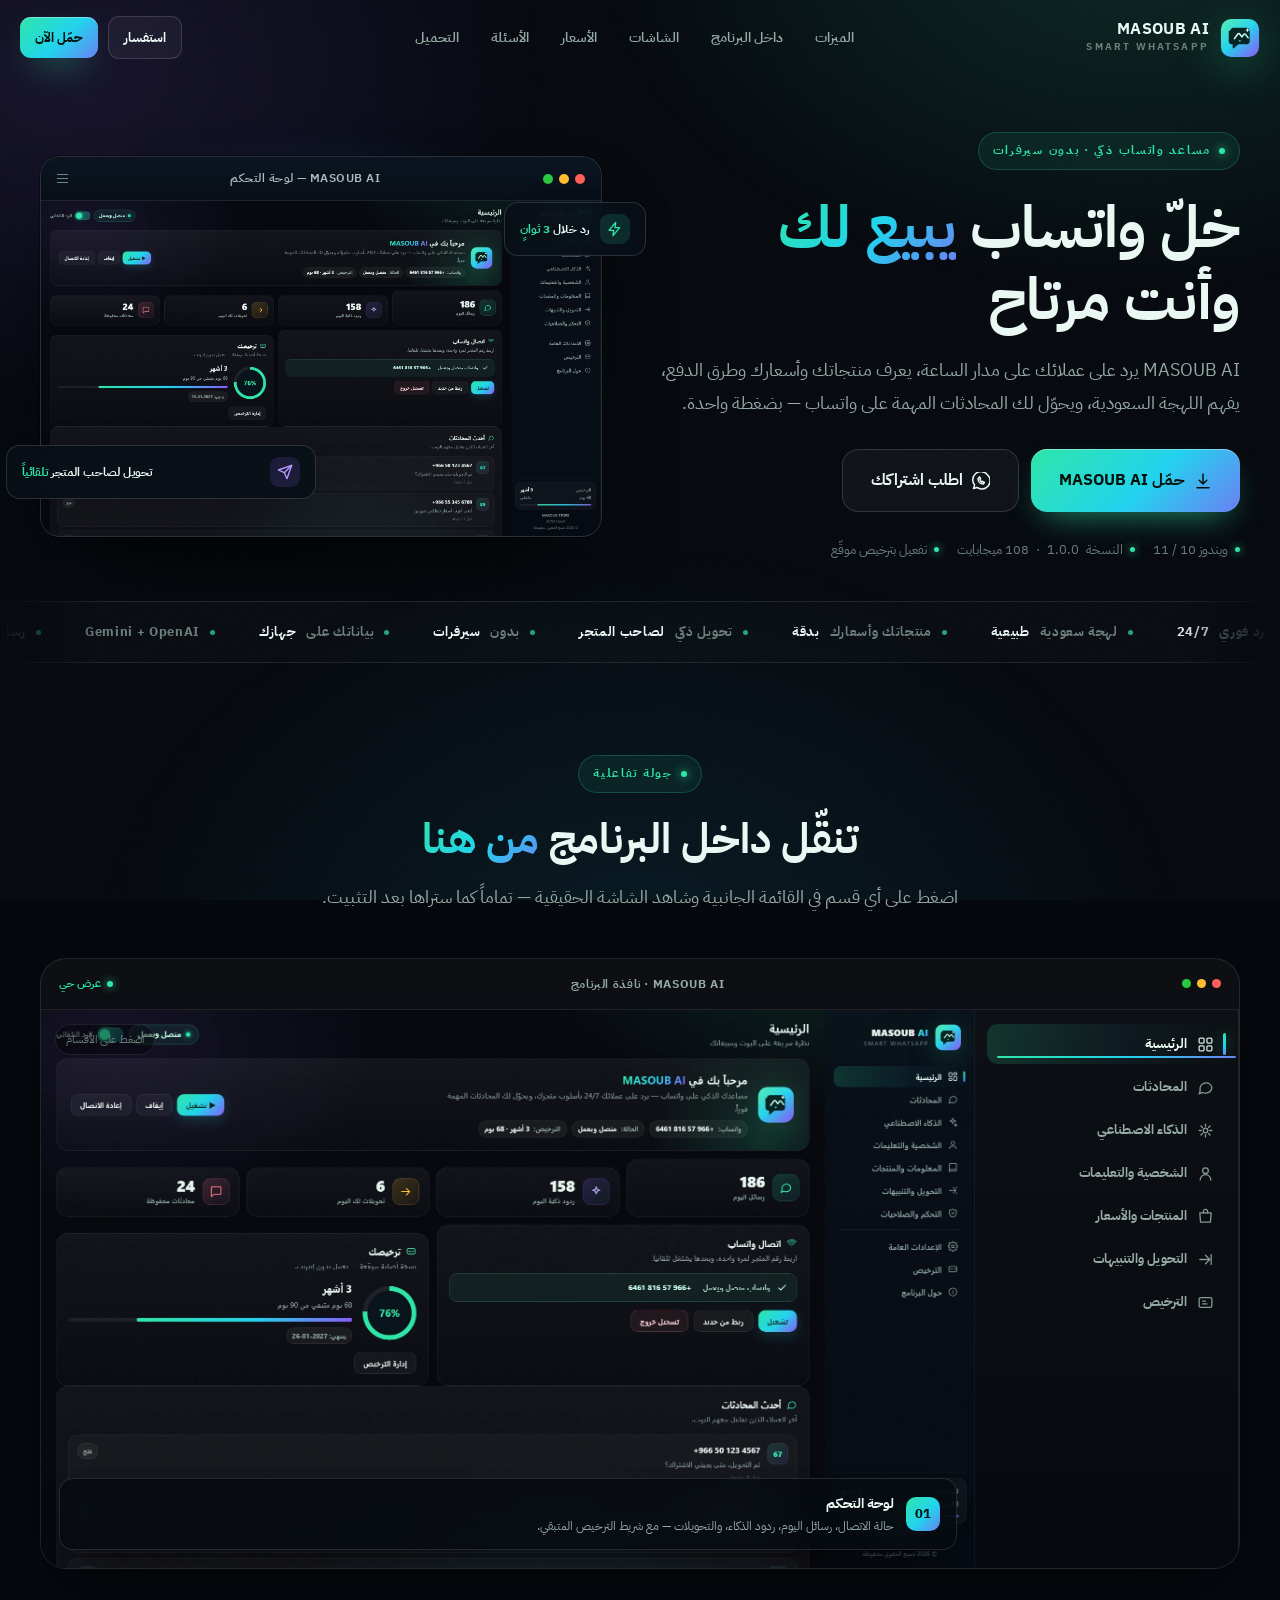
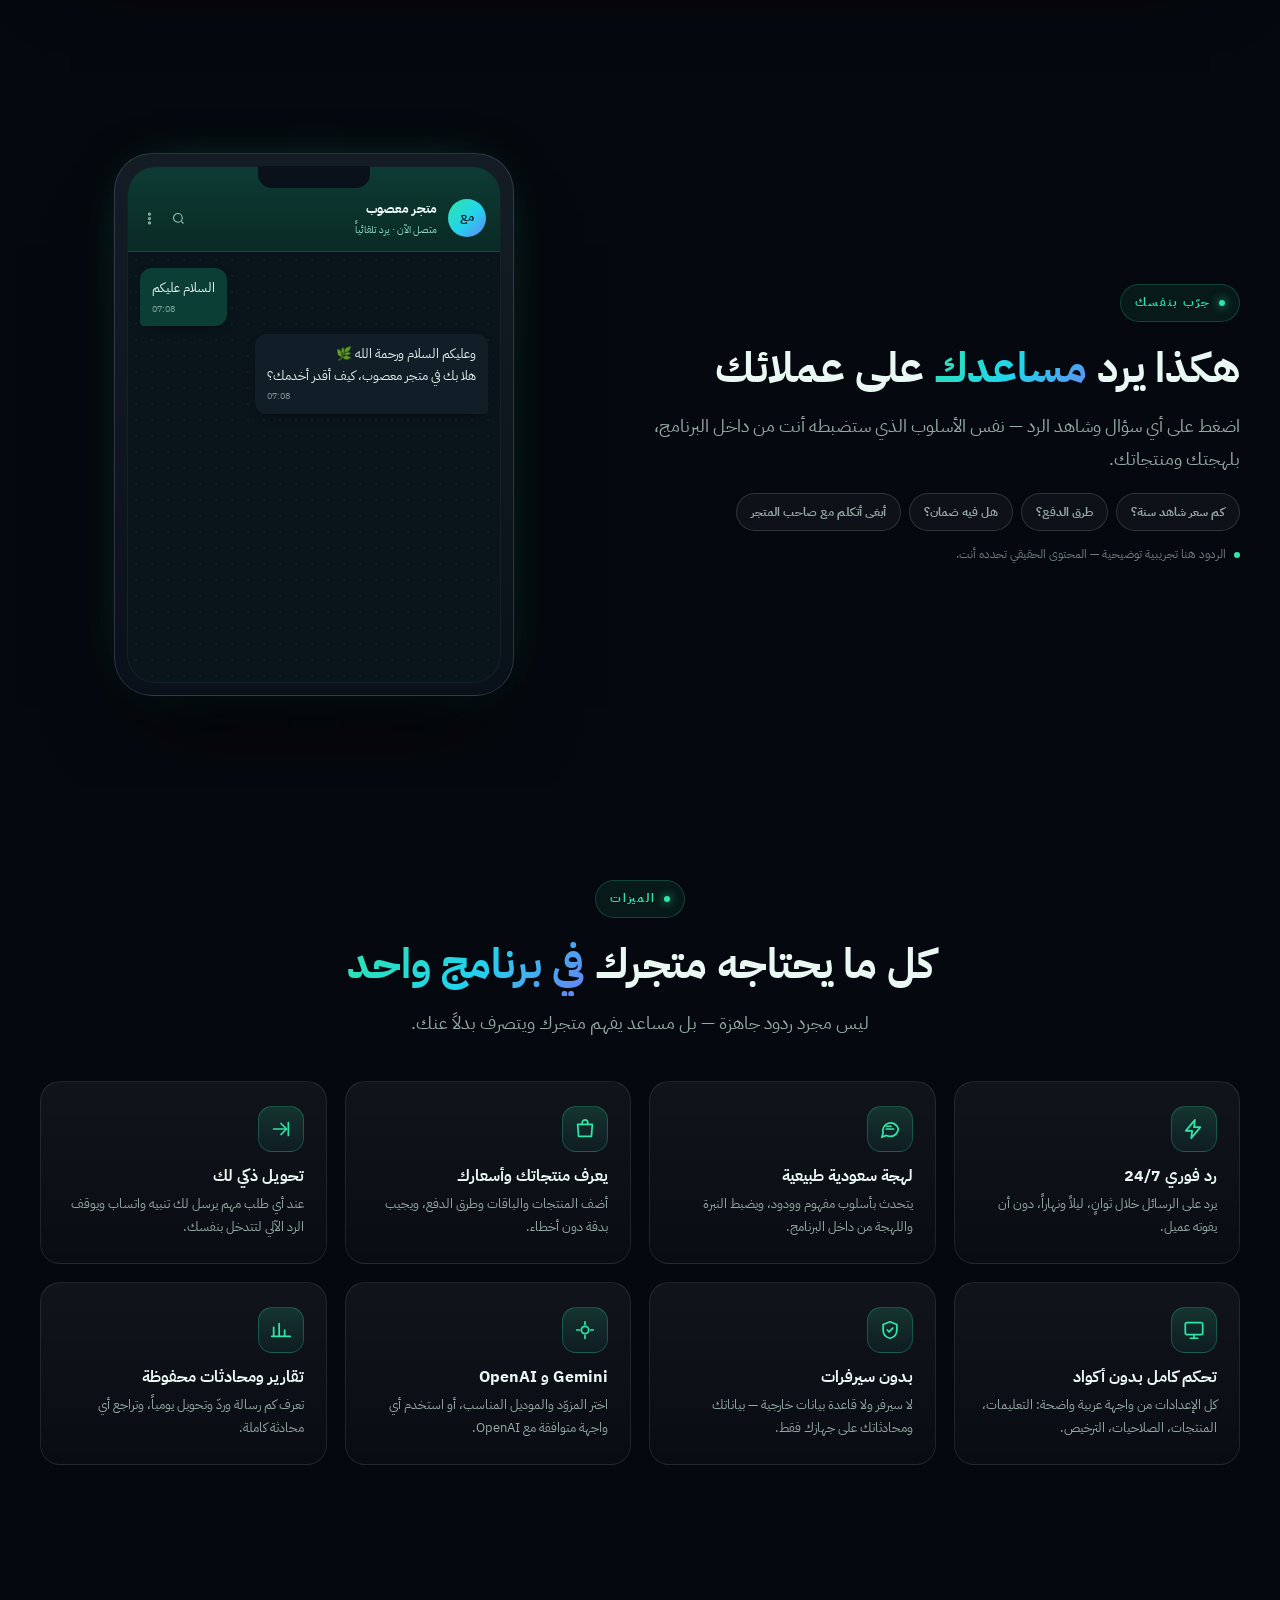
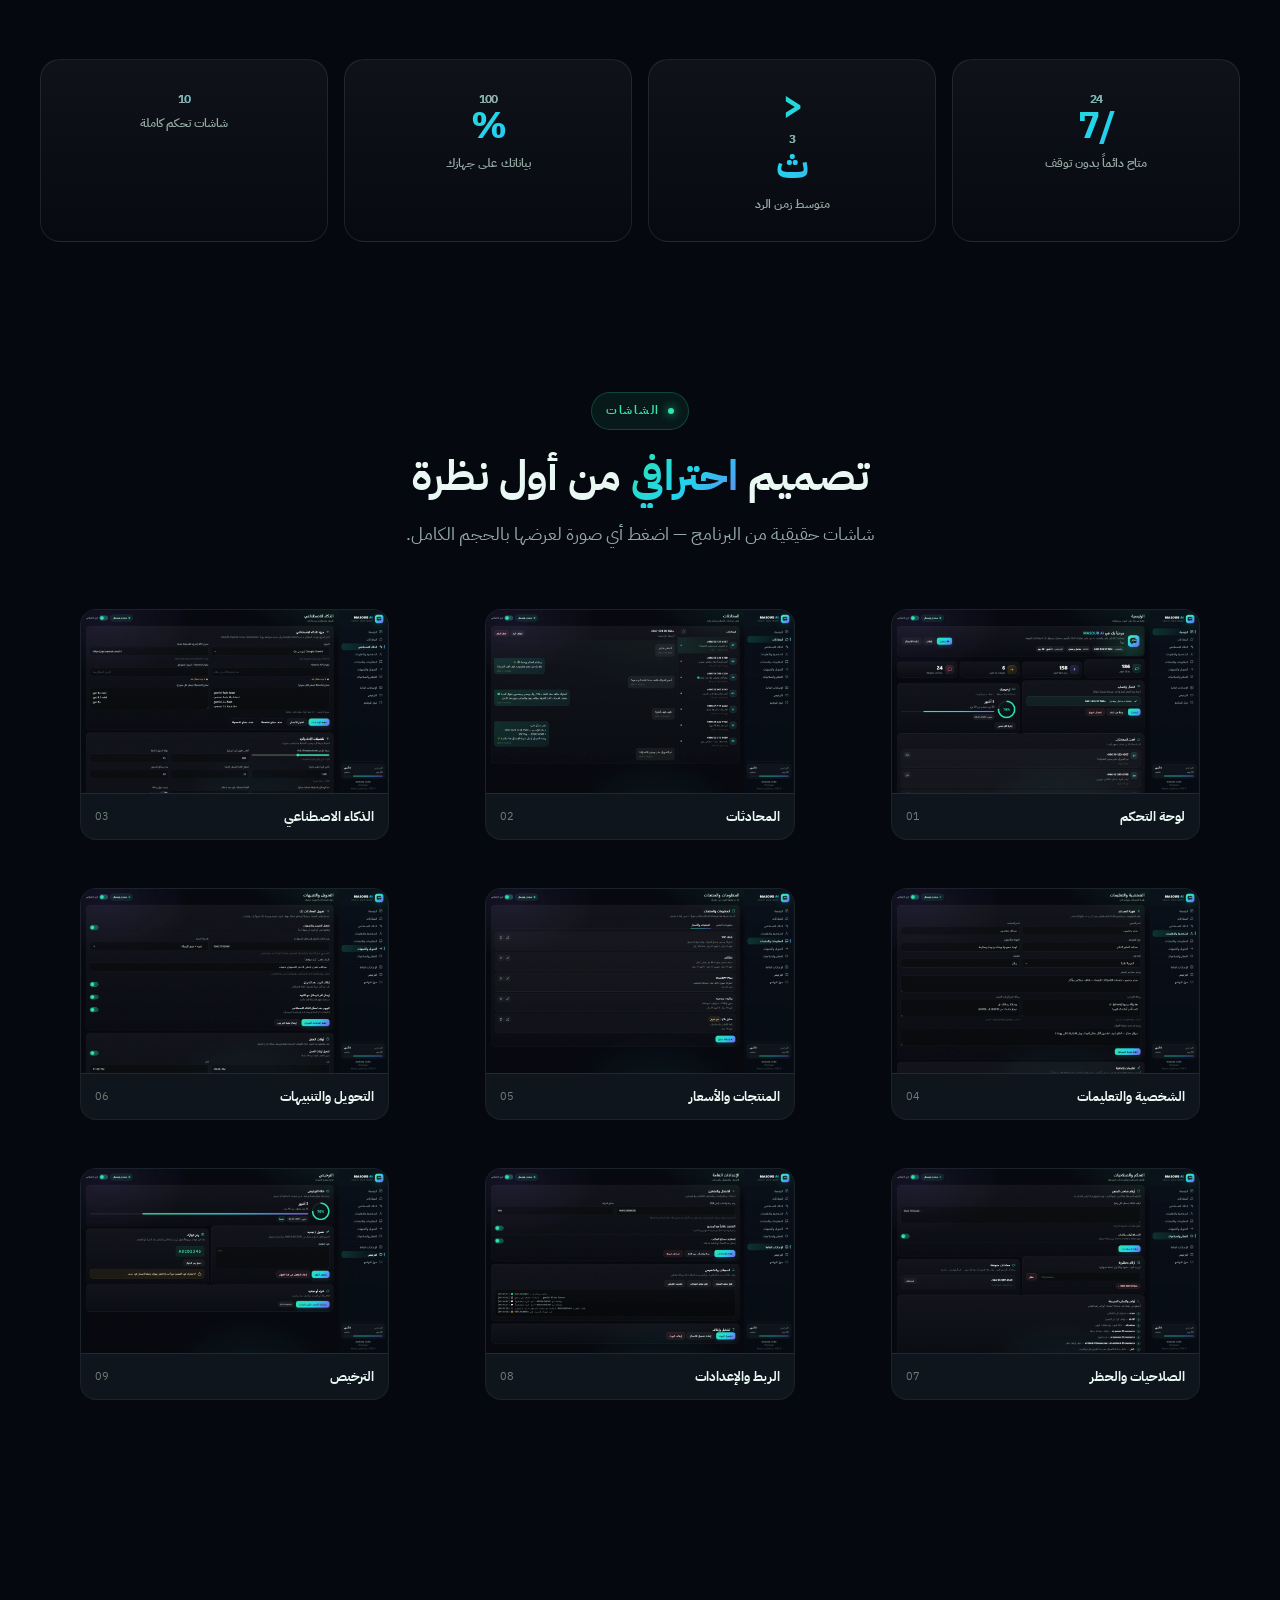
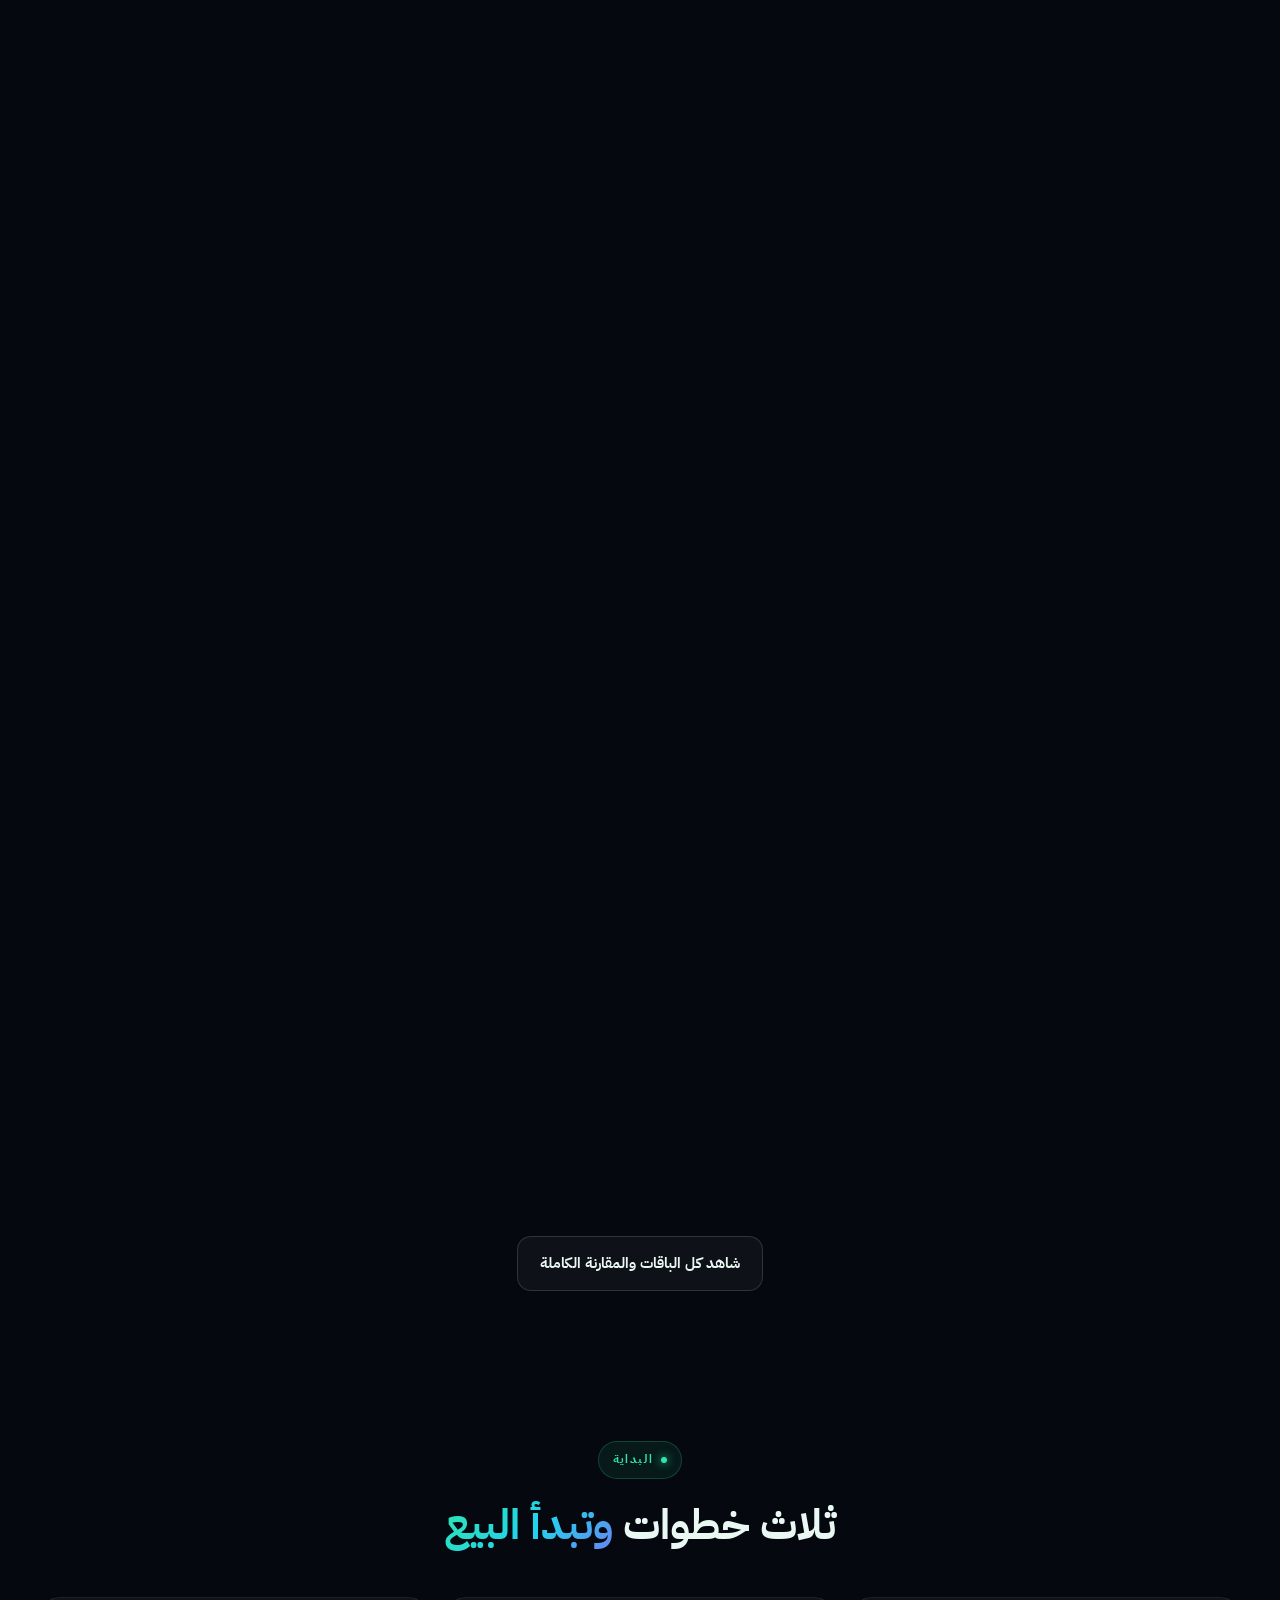
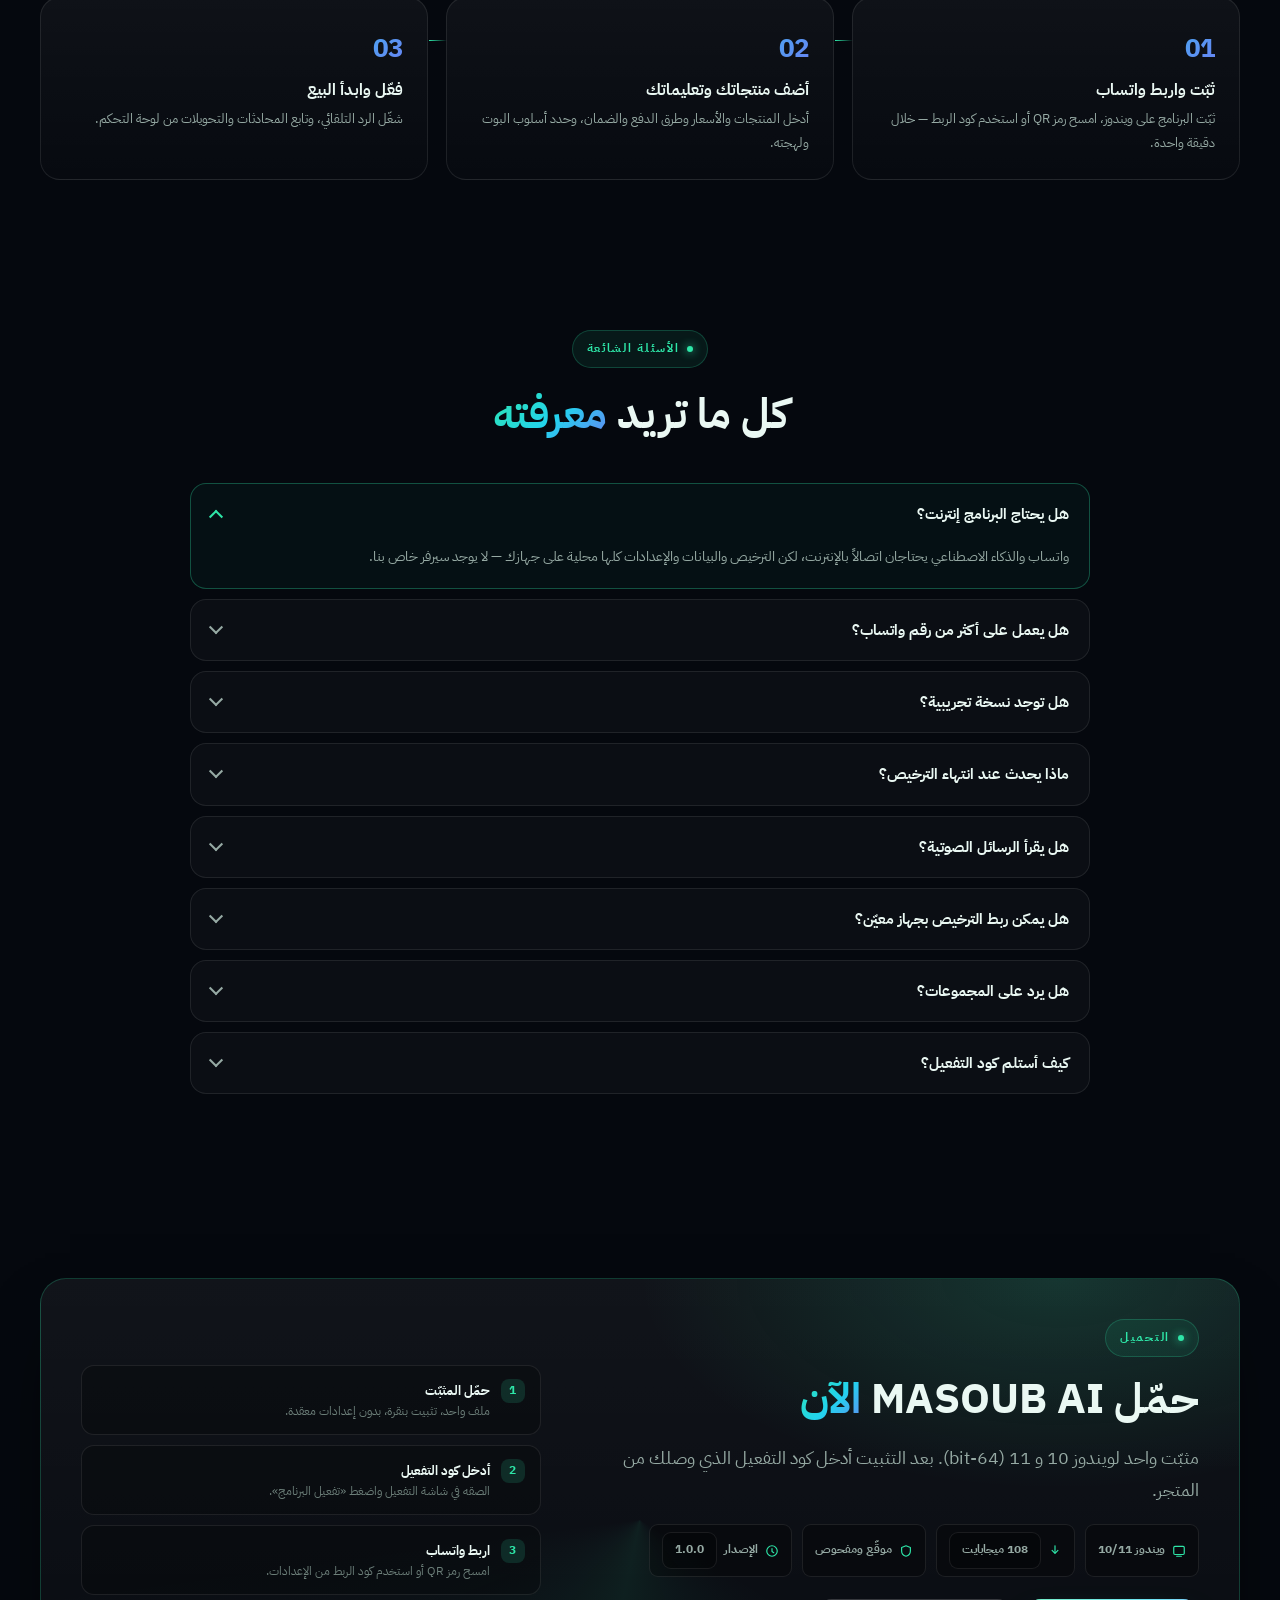
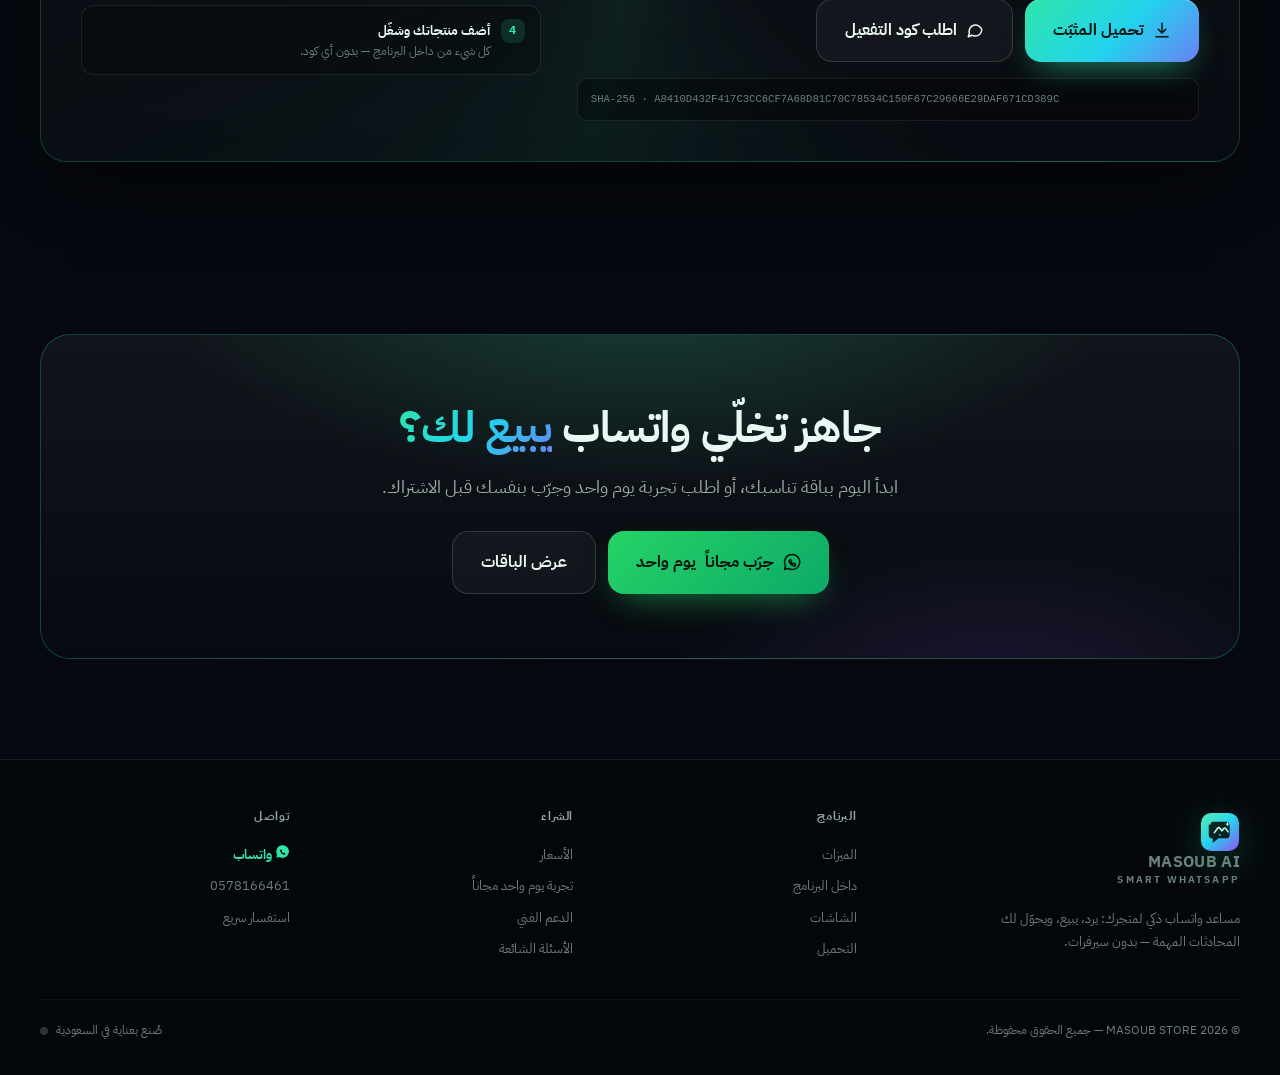
==== commit d9d09c7b: "Add files via upload" ====
--- a/index.html
+++ b/index.html
@@ -7,9 +7,22 @@
 <meta name="description" content="MASOUB AI يرد على عملائك في واتساب على مدار الساعة، يعرف منتجاتك وأسعارك وطرق الدفع، ويحوّل لك المحادثات المهمة. يعمل بدون سيرفرات، وبخصوصية كاملة على جهازك.">
 <meta name="theme-color" content="#05080e">
 <meta property="og:type" content="website">
+<meta property="og:site_name" content="MASOUB AI">
+<meta property="og:locale" content="ar_SA">
+<meta property="og:url" content="https://masoub-ai.kahl.workers.dev/">
 <meta property="og:title" content="MASOUB AI — مساعد واتساب الذكي لمتجرك">
 <meta property="og:description" content="رد فوري 24/7، معرفة كاملة بمنتجاتك، وتحويل ذكي لصاحب المتجر. بدون سيرفرات وبخصوصية كاملة على جهازك.">
-<meta property="og:image" content="assets/img/og.jpg">
+<meta property="og:image" content="https://masoub-ai.kahl.workers.dev/assets/img/og.jpg">
+<meta property="og:image:secure_url" content="https://masoub-ai.kahl.workers.dev/assets/img/og.jpg">
+<meta property="og:image:type" content="image/jpeg">
+<meta property="og:image:width" content="1200">
+<meta property="og:image:height" content="630">
+<meta property="og:image:alt" content="MASOUB AI — مساعد واتساب الذكي لمتجرك">
+<meta name="twitter:card" content="summary_large_image">
+<meta name="twitter:title" content="MASOUB AI — مساعد واتساب الذكي لمتجرك">
+<meta name="twitter:description" content="رد فوري 24/7، معرفة كاملة بمنتجاتك، وتحويل ذكي لصاحب المتجر. بدون سيرفرات وبخصوصية كاملة على جهازك.">
+<meta name="twitter:image" content="https://masoub-ai.kahl.workers.dev/assets/img/og.jpg">
+<link rel="canonical" href="https://masoub-ai.kahl.workers.dev/">
 <link rel="icon" href="assets/img/icon.png">
 <link rel="apple-touch-icon" href="assets/img/icon.png">
 <link rel="preload" href="assets/fonts/ipa-400-ar.woff2" as="font" type="font/woff2" crossorigin>
@@ -21,8 +34,8 @@
   "@type":"Organization",
   "name":"MASOUB STORE",
   "telephone":"+966578166461",
-  "url":"./",
-  "logo":"assets/img/icon.png"
+  "url":"https://masoub-ai.kahl.workers.dev/",
+  "logo":"https://masoub-ai.kahl.workers.dev/assets/img/icon.png"
 }
 </script>
 </head>
@@ -562,7 +575,7 @@
           <span><svg viewBox="0 0 24 24"><circle cx="12" cy="12" r="9"/><path d="M12 8v5l3 2"/></svg> الإصدار <span data-version>1.0.0</span></span>
         </div>
         <div style="display:flex;flex-wrap:wrap;gap:12px">
-          <a class="btn lg" href="downloads/MASOUB-AI-Setup-1.0.0.exe" download data-dl>
+          <a class="btn lg" href="https://github.com/kh8f/mmmas/releases/download/v1.0.0/MASOUB-AI-Setup-1.0.0.exe" download data-dl>
             <svg viewBox="0 0 24 24"><path d="M12 3v12"/><path d="M7 11l5 5 5-5"/><path d="M4 21h16"/></svg>
             تحميل المثبّت
           </a>
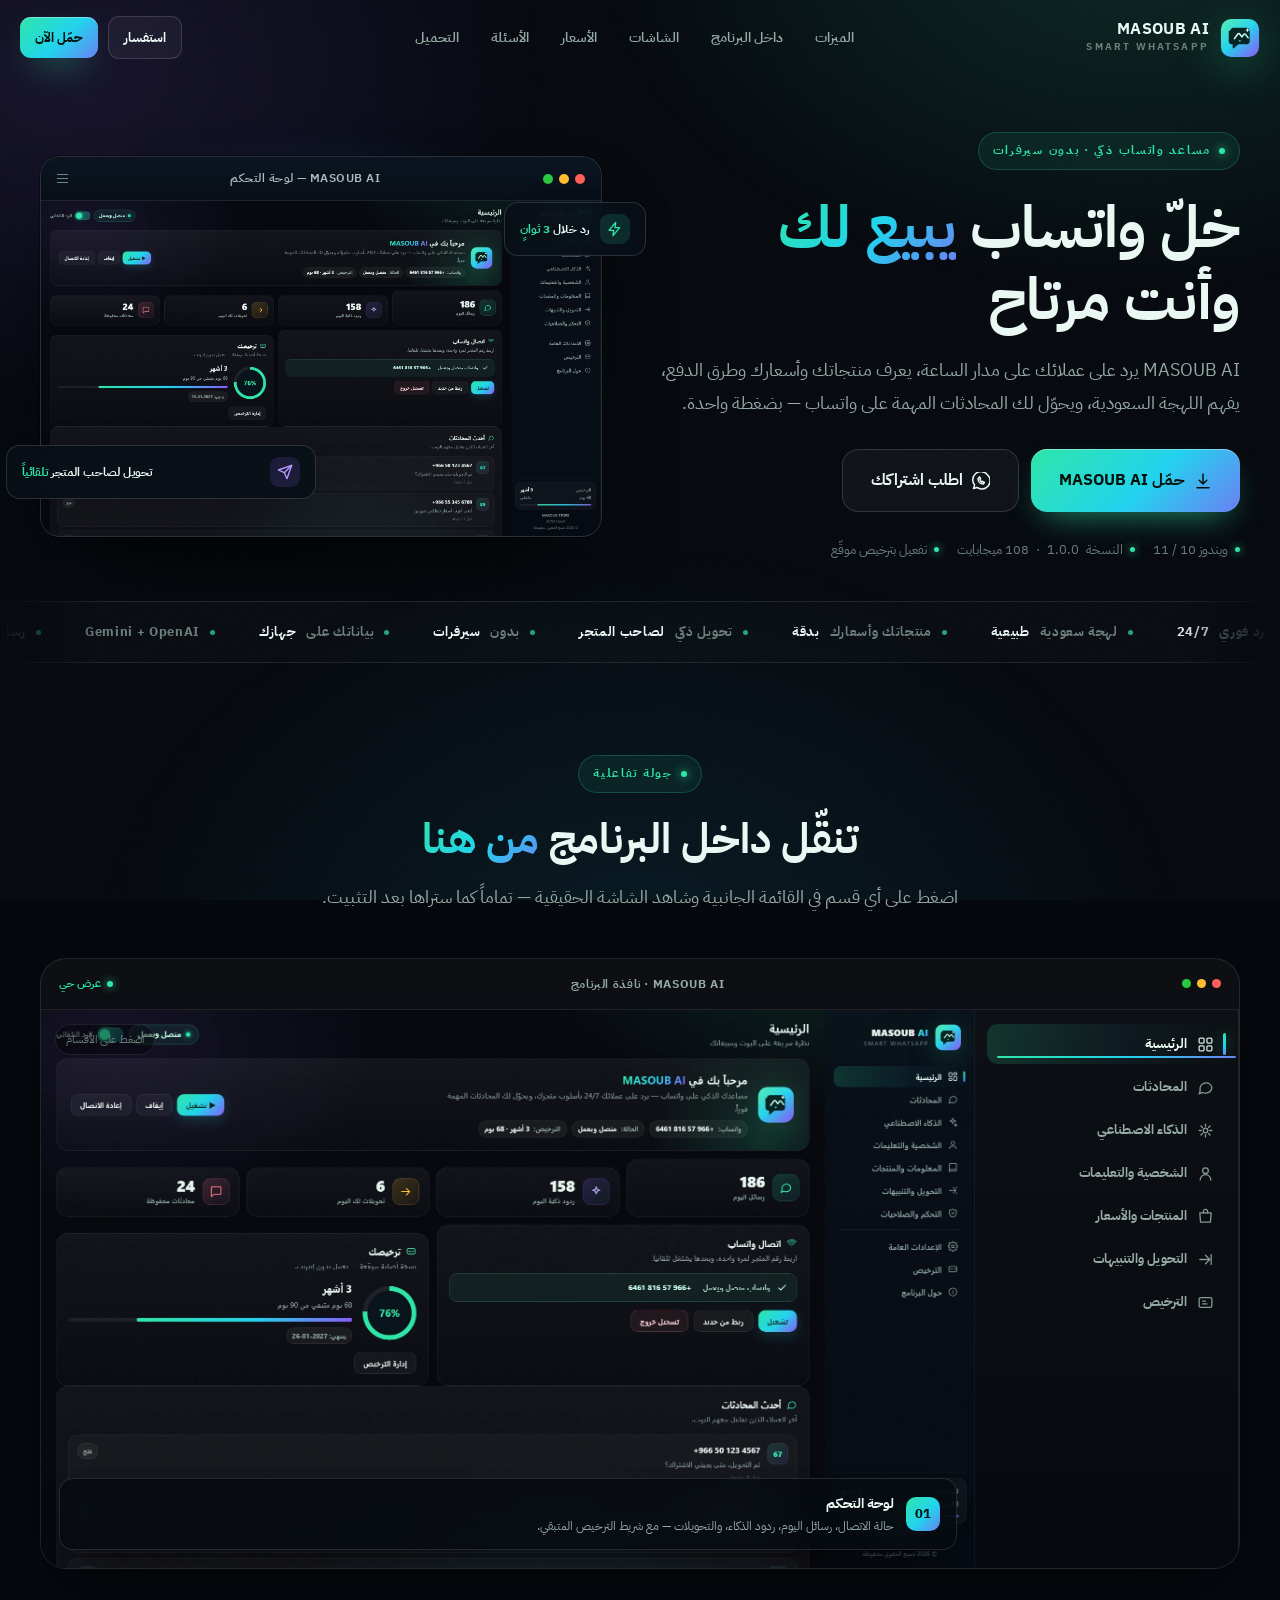
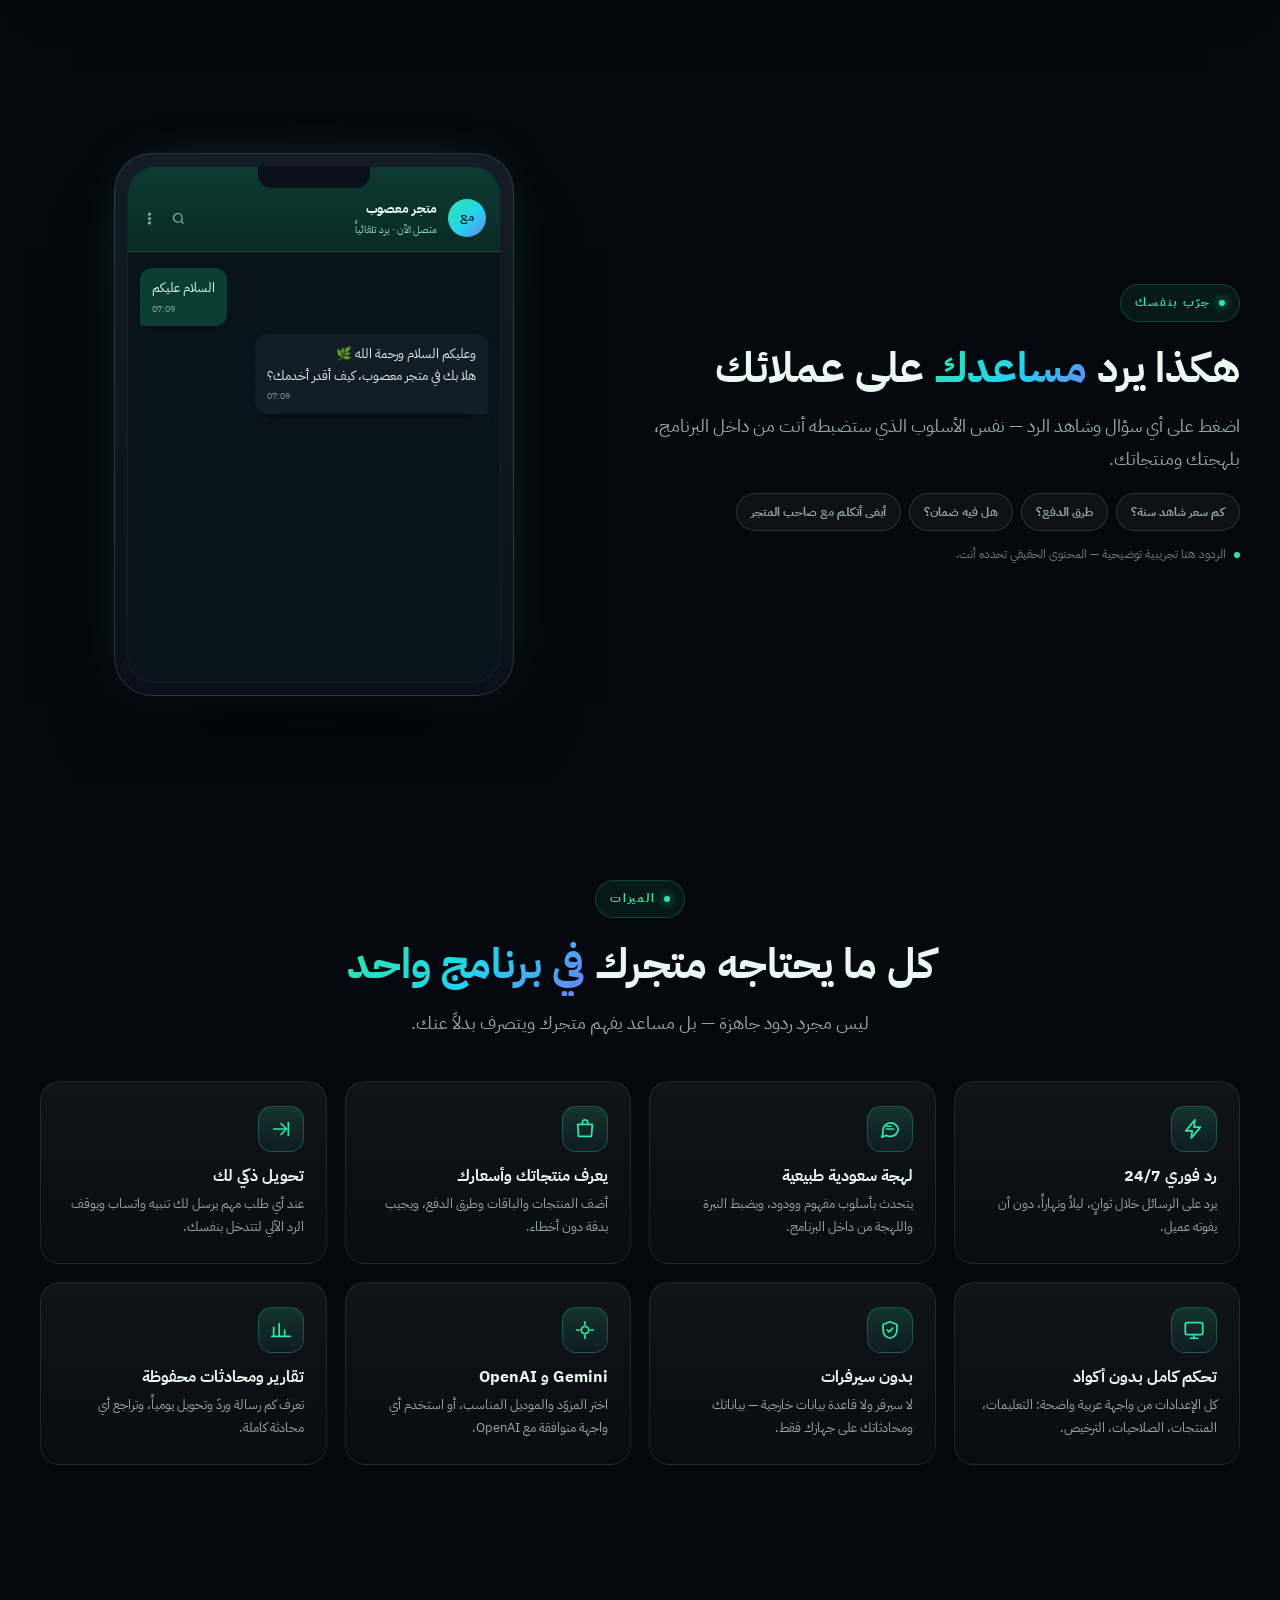
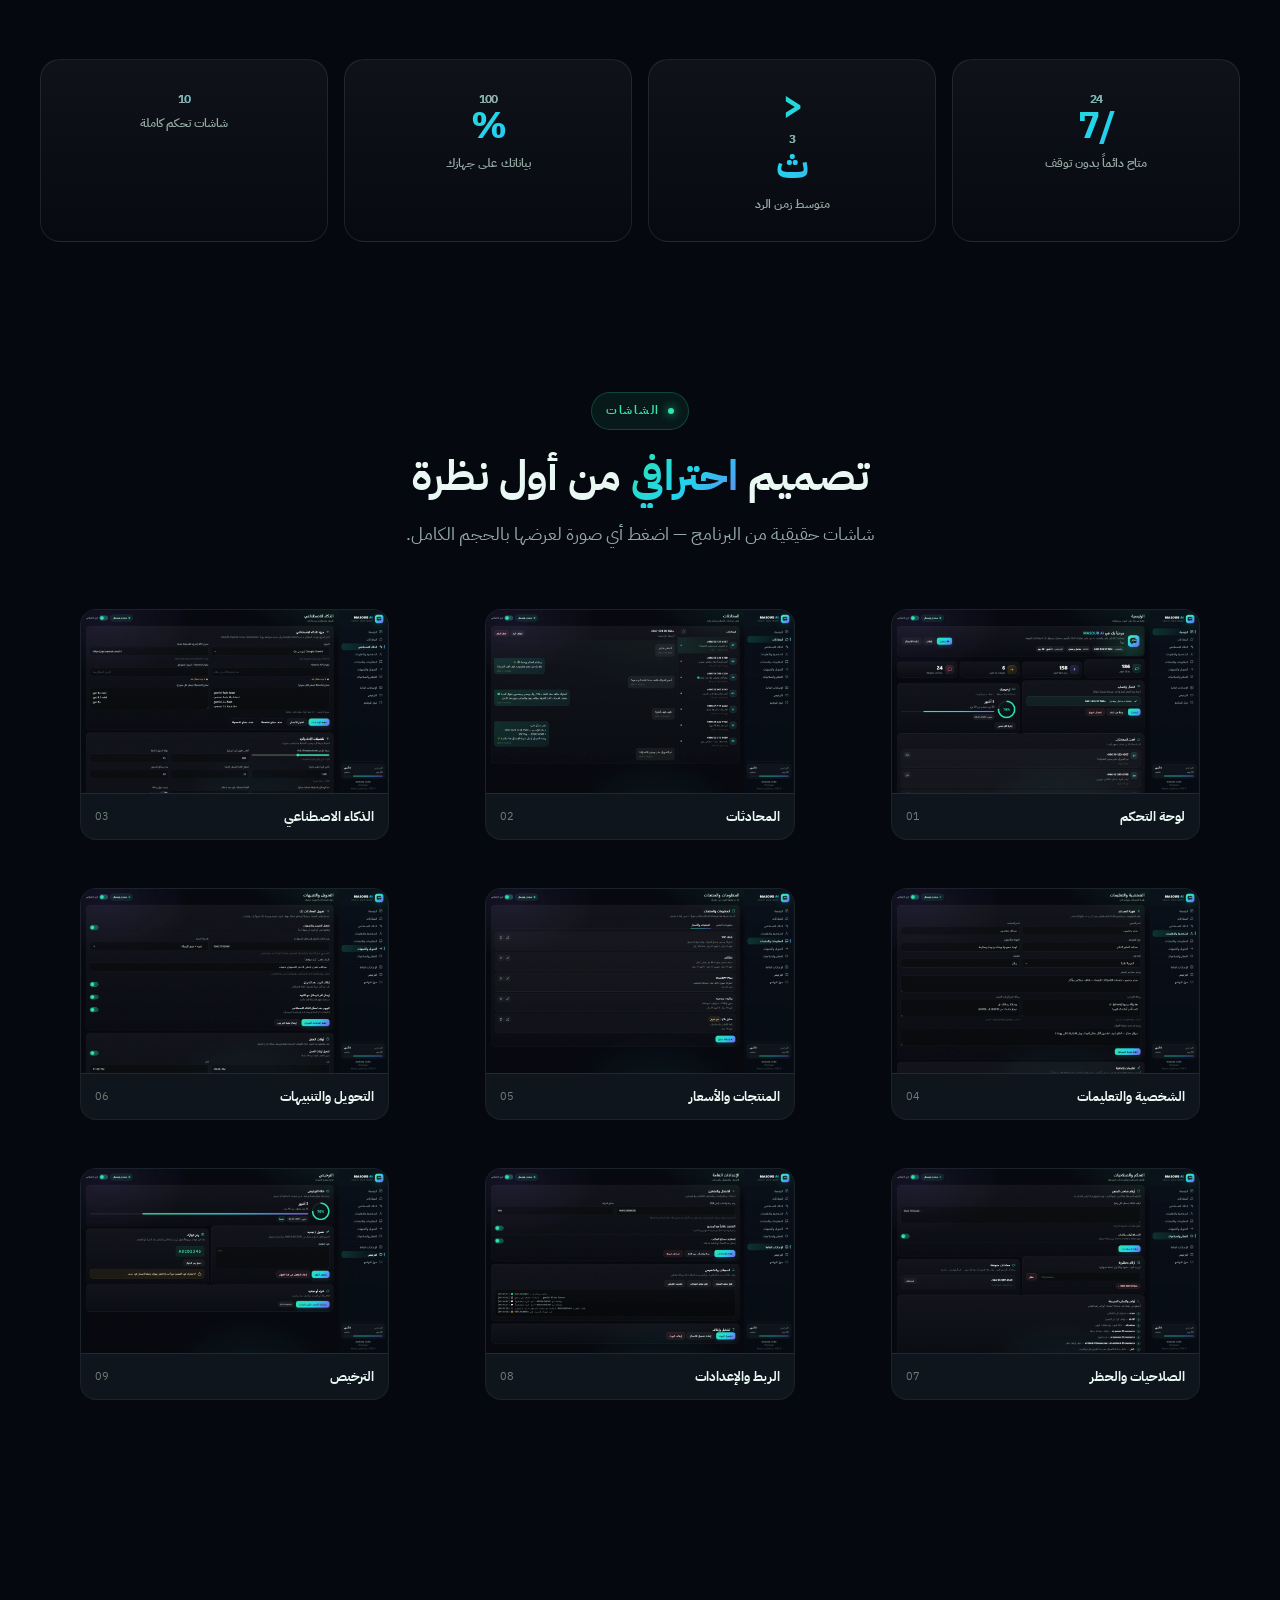
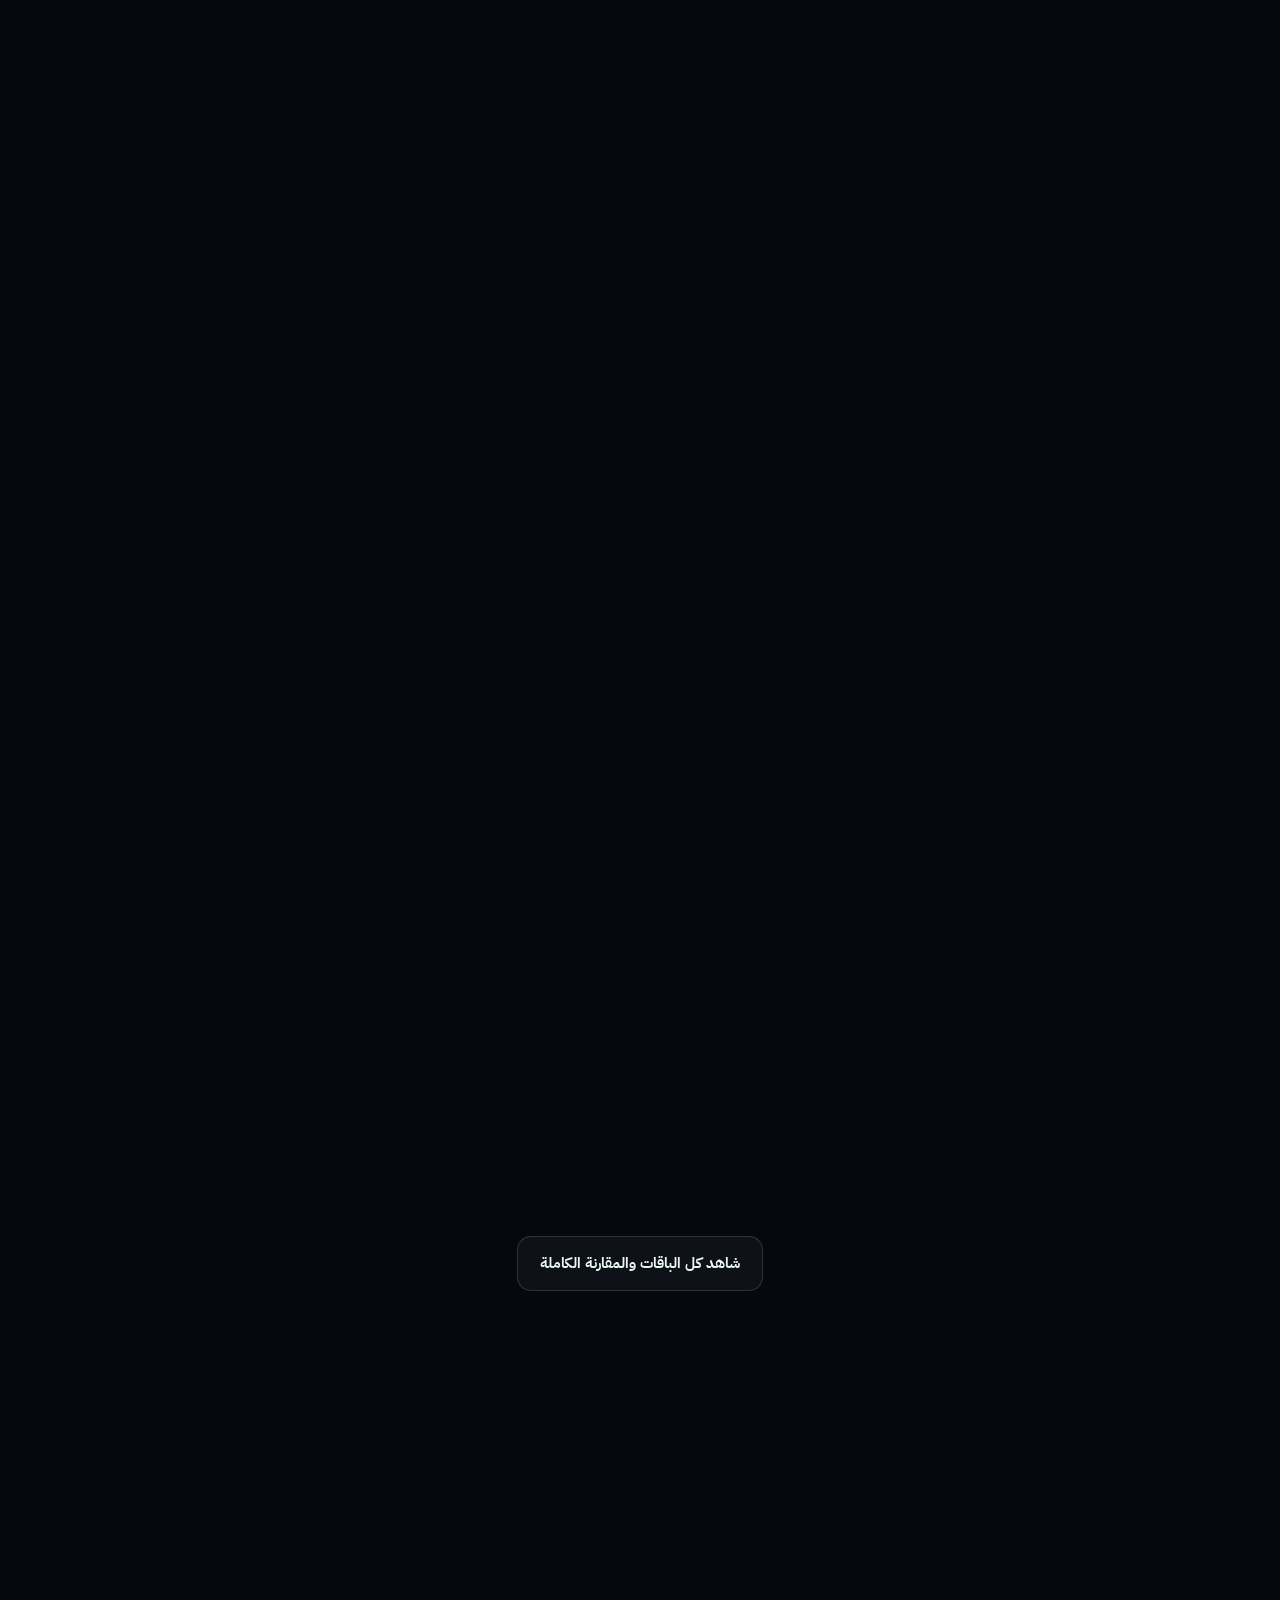
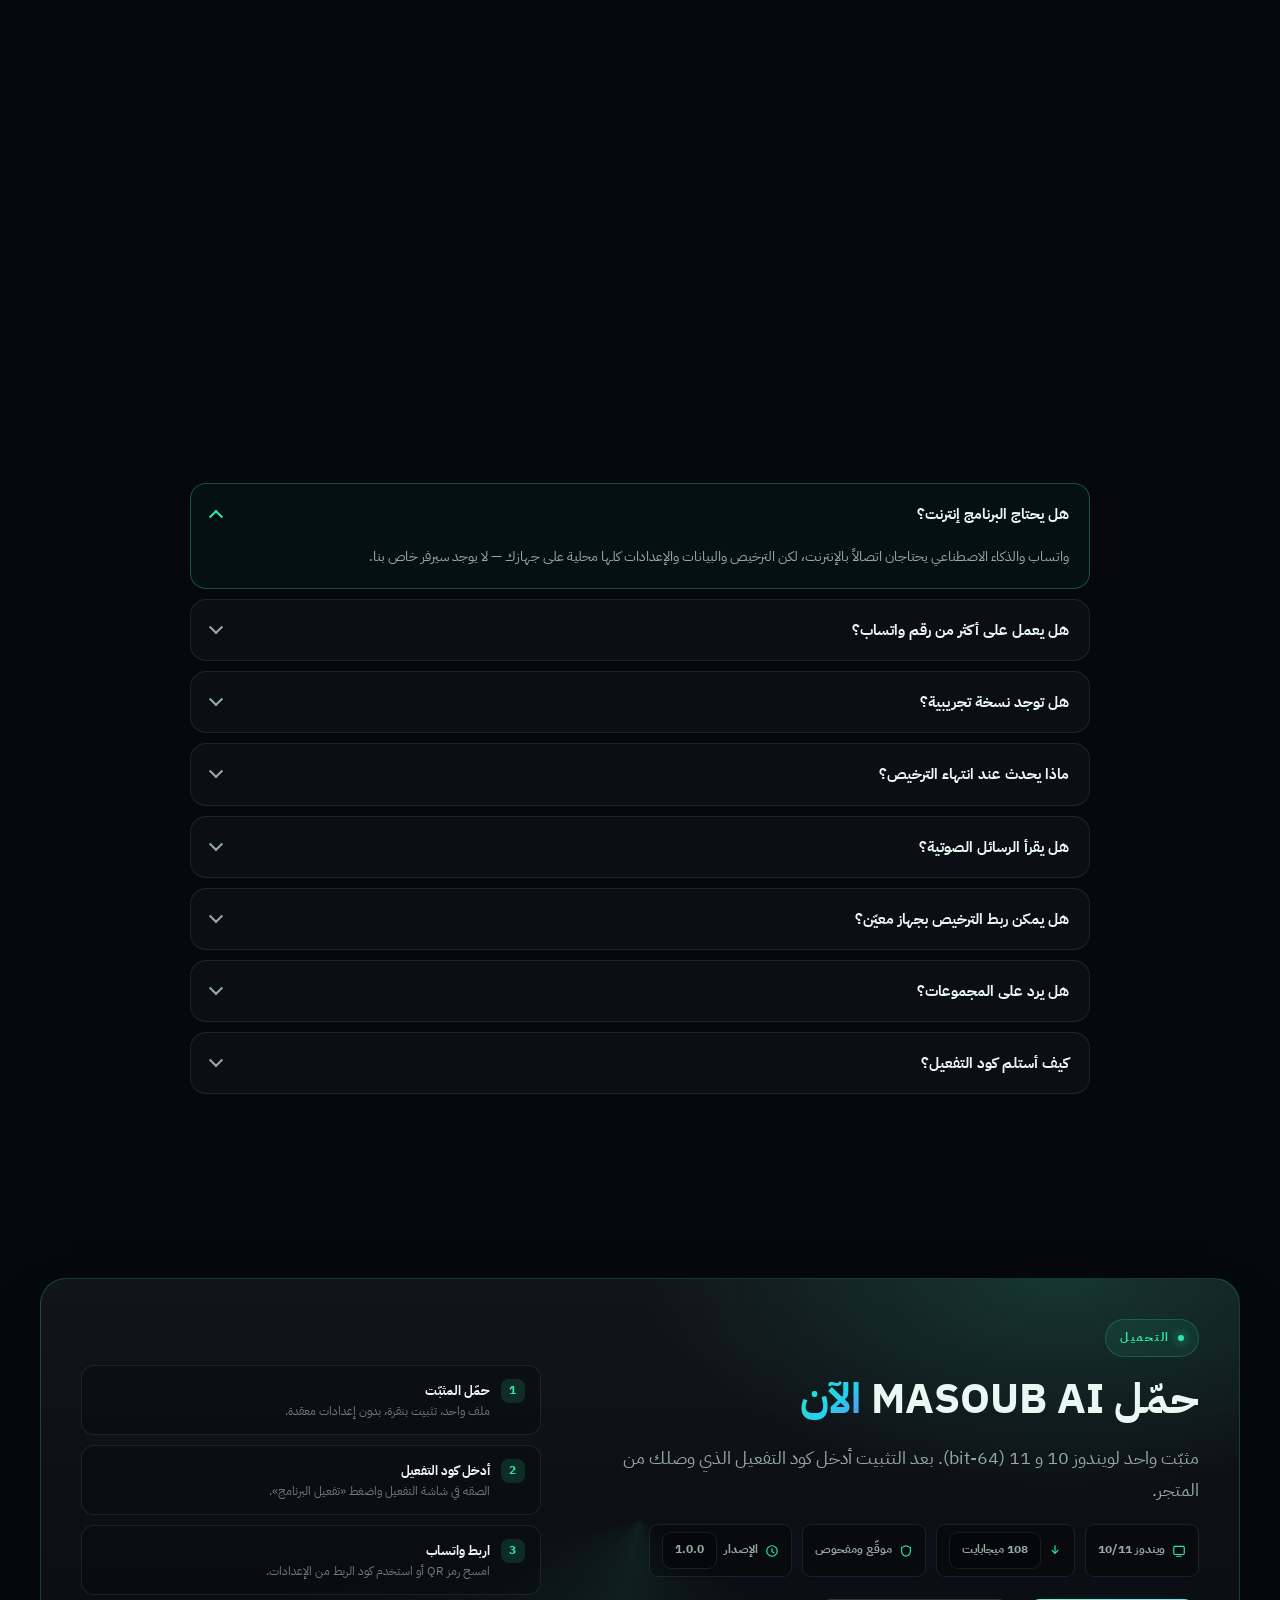
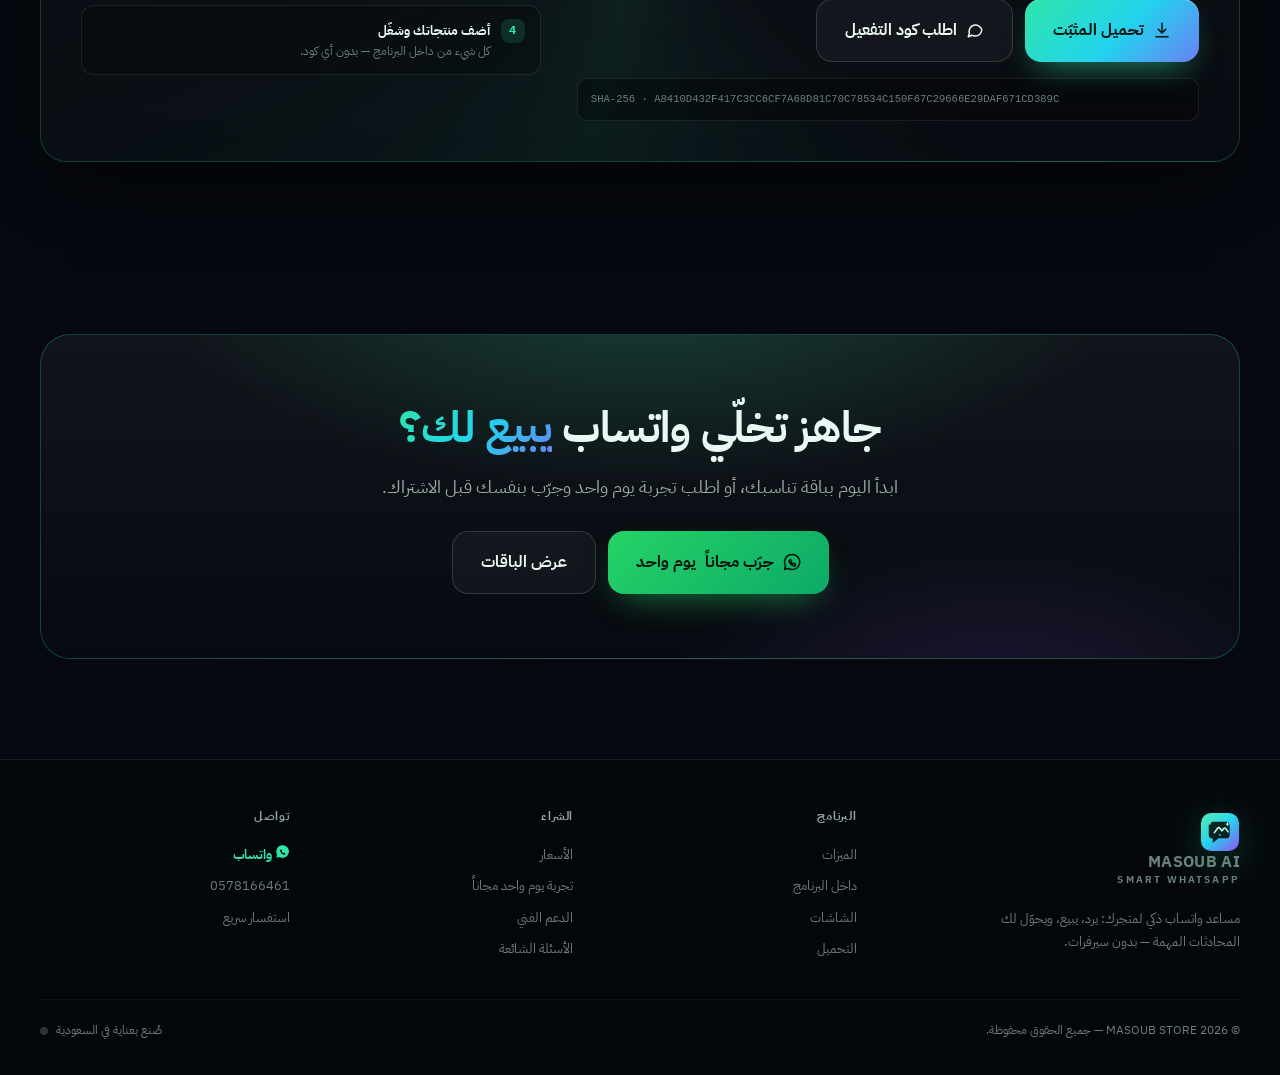
==== commit 20d37d6e: "Update index.html" ====
--- a/index.html
+++ b/index.html
@@ -12,16 +12,16 @@
 <meta property="og:url" content="https://masoub-ai.kahl.workers.dev/">
 <meta property="og:title" content="MASOUB AI — مساعد واتساب الذكي لمتجرك">
 <meta property="og:description" content="رد فوري 24/7، معرفة كاملة بمنتجاتك، وتحويل ذكي لصاحب المتجر. بدون سيرفرات وبخصوصية كاملة على جهازك.">
-<meta property="og:image" content="https://masoub-ai.kahl.workers.dev/assets/img/og.jpg">
-<meta property="og:image:secure_url" content="https://masoub-ai.kahl.workers.dev/assets/img/og.jpg">
-<meta property="og:image:type" content="image/jpeg">
+<meta property="og:image" content="https://masoub-ai.kahl.workers.dev/6d42319c-73aa-413e-bee5-aa5a39ea5f75.png?v=2">
+<meta property="og:image:secure_url" content="https://masoub-ai.kahl.workers.dev/6d42319c-73aa-413e-bee5-aa5a39ea5f75.png?v=2">
+<meta property="og:image:type" content="image/png">
 <meta property="og:image:width" content="1200">
 <meta property="og:image:height" content="630">
 <meta property="og:image:alt" content="MASOUB AI — مساعد واتساب الذكي لمتجرك">
 <meta name="twitter:card" content="summary_large_image">
 <meta name="twitter:title" content="MASOUB AI — مساعد واتساب الذكي لمتجرك">
 <meta name="twitter:description" content="رد فوري 24/7، معرفة كاملة بمنتجاتك، وتحويل ذكي لصاحب المتجر. بدون سيرفرات وبخصوصية كاملة على جهازك.">
-<meta name="twitter:image" content="https://masoub-ai.kahl.workers.dev/assets/img/og.jpg">
+<meta name="twitter:image" content="https://masoub-ai.kahl.workers.dev/6d42319c-73aa-413e-bee5-aa5a39ea5f75.png?v=2">
 <link rel="canonical" href="https://masoub-ai.kahl.workers.dev/">
 <link rel="icon" href="assets/img/icon.png">
 <link rel="apple-touch-icon" href="assets/img/icon.png">
